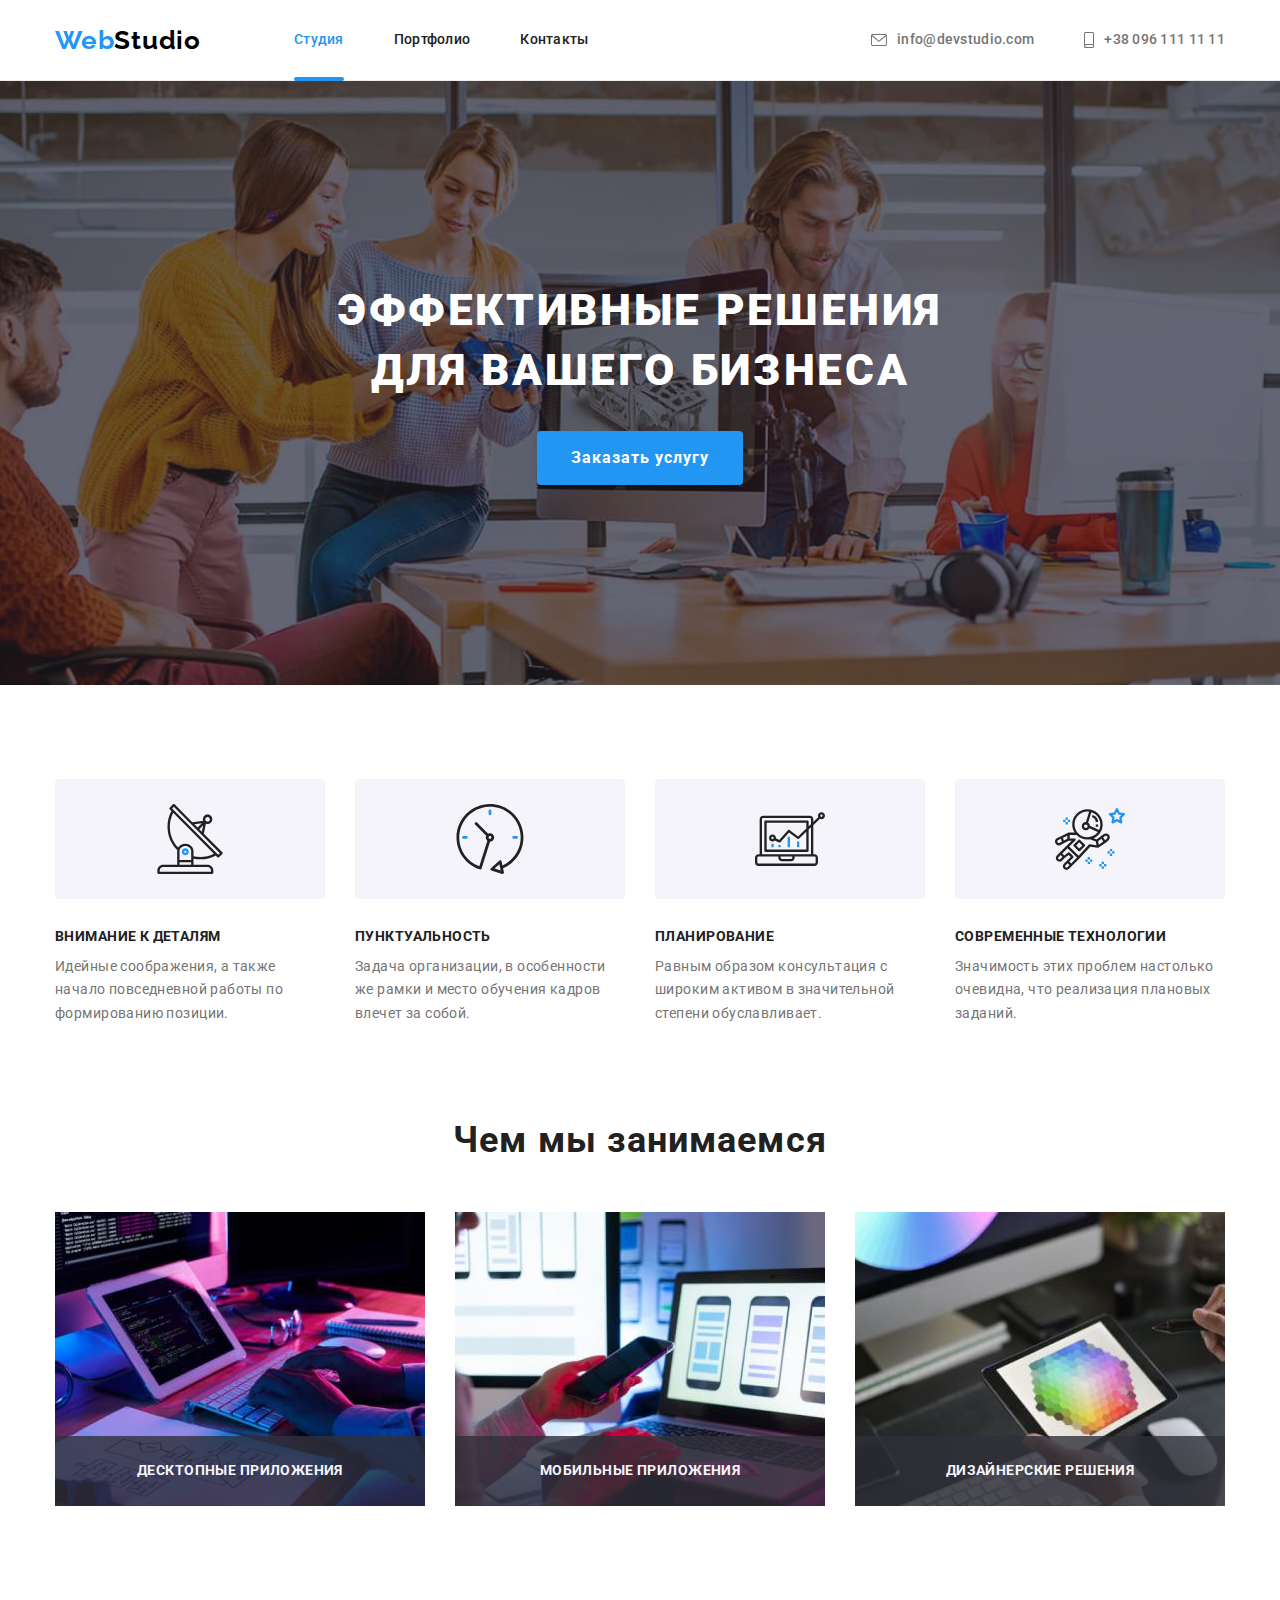
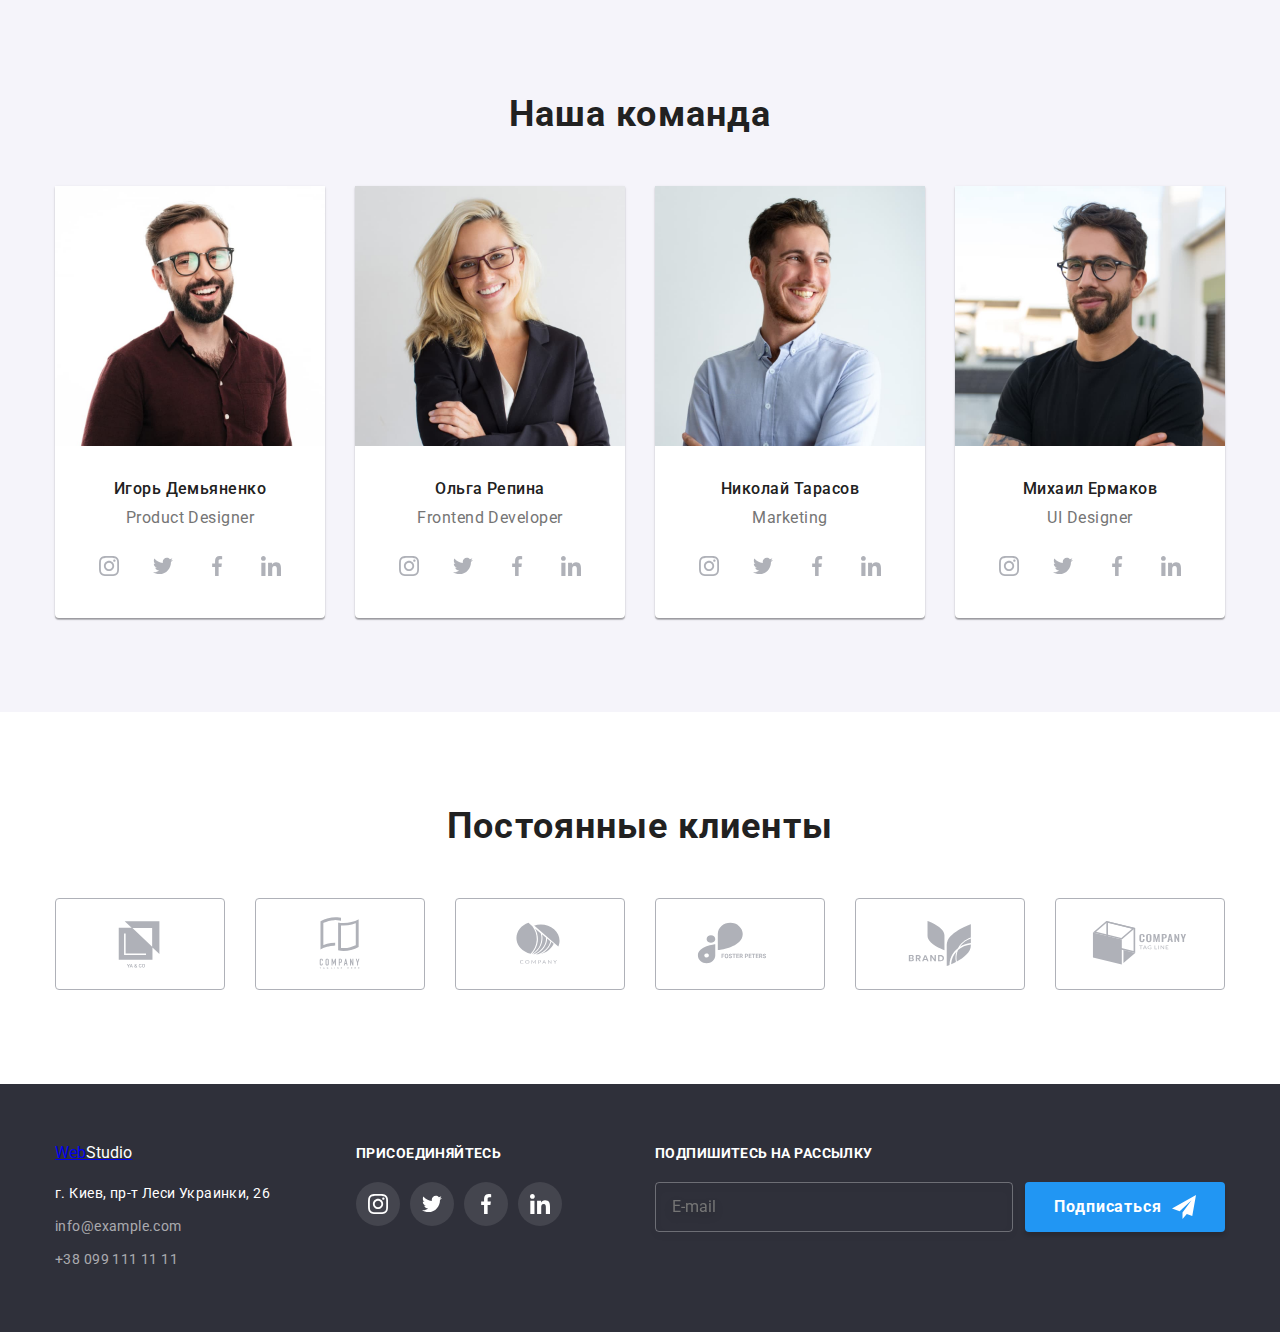
==== index.html @ 27d19275 "Добавлен герой" ====
<!DOCTYPE html>
<html lang="ru">
<head>
    <meta charset="UTF-8">
    <meta http-equiv="X-UA-Compatible" content="IE=edge">
    <meta name="viewport" content="width=device-width, initial-scale=1.0">
    <title>WebStudio</title>
    <link rel="preconnect" href="https://fonts.googleapis.com">
    <link rel="preconnect" href="https://fonts.gstatic.com" crossorigin>
       <link href="https://fonts.googleapis.com/css2?family=Raleway:wght@700&family=Roboto:wght@400;500;700;900&display=swap"
        rel="stylesheet">
        <link rel="stylesheet" href="./css/modern-normalize.css">
    <link rel="stylesheet" href="./css/styles.css">
</head>
<body>
    <header class="header">
            <div class="container header__container">
            <nav class="navigation">
            <a href="./index.html" class="navigation__logo">Web<span class="navigation__logo--black">Studio</span></a>
            <ul class="navigation__list ">
                <li class="navigation__item ">
                    <a href="./index.html" class="navigation__link  navigation__link--current" aria-label="Текущая страница">Студия</a>
                </li>
                <li class="navigation__item">
                    <a href="./portfolio.html" class="navigation__link">Портфолио</a>
                </li>
                <li class="navigation__item">
                    <a href="" class="navigation__link">Контакты</a>
                </li>
            </ul>
        </nav>
        <!-- Контакты -->
        <ul class="contacts">
            <li class="contacts__item">
                <a href="mailto:info@devstudio.com" class="contacts__link">
                    <svg class="contacts__img" width="16" height="12">
                        <use href="./images/icons.svg#icon-envelope"></use>
                    </svg>
                 info@devstudio.com
                </a>
            </li>
            <li class="contacts__item">
                <a href="tel:+380961111111" class="contacts__link">    
                    <svg class="contacts__img" width="10" height="16">
                        <use href="./images/icons.svg#icon-smartphone"></use>
                    </svg>
                    +38 096 111 11 11
                </a>
            </li>
        </ul>
        </div>
   </header>
   <main class="main">
       <!-- Герой -->
       <section class="hero background">
           <div class="container">
           <h1 class="hero__title">Эффективные решения <br> для вашего бизнеса</h1>
           <button data-modal-open type="button" class=" hero__button">Заказать услугу</button>
           </div>
       </section>
    <!-- Бекдроп+модалка -->
    <div data-modal class="backdrop backdrop--is-hidden">
        <div class="modal">
            <button type="button" class="modal__close" data-modal-close>
                <svg class="modal__icon" width="11" height="11">
                    <use href="./images/icons.svg#icon-close"></use>
                </svg>
            </button>
            <p class="modal__headline">Оставьте свои данные, мы вам перезвоним</p>
            <!-- Форма в модалке -->
            <form class="form-feedback">
                <label class="form-input">
                    Имя
                    <input type="text" name="user-name" class="form-input__message" >
                    <svg class="form-input__icon" height="18" width="18" >
                        <use href="./images/icons.svg#icon-person-new"></use>
                    </svg>
                </label>
                <label class="form-input">
                   Телефон
                    <input type="text" name="user-name" class="form-input__message" >
                    <svg class="form-input__icon" height="18" width="18">
                        <use href="./images/icons.svg#icon-phone-new"></use>
                    </svg>
                </label>
                <label class="form-input">
                    Почта
                    <input type="text" name="user-name" class="form-input__message">
                    <svg class="form-input__icon" height="18" width="18">
                        <use href="./images/icons.svg#icon-email-new"></use>
                    </svg>
                </label>
                <div class="comment">
                    <label class="comment__label" for="user-msg">
                        Комментарий
                    </label>
                    <textarea name="user-msg" class="comment__msg" id="user-msg" placeholder="Введите текст"></textarea>
                    
                </div>
                
                <input type="checkbox" class="policy" id="policy-check">
                <label class="policy__box" for="policy-check">
                    Соглашаюсь с рассылкой и принимаю &nbsp;<a href="#">Условия договора</a>
                </label>
                
                <button type="submit" class="form-submit-btn">Отправить</button>
                </form>
                   </div>
        </div>
       
       <section class="section properties">
           <div class="container">
           <h2 class="properties-headline hidden">Особенности</h2>
           <ul class="properties-list">
               <li class="properties-item"> 
                   <div class="icon-container">
                       <svg class="properties-icon" height="70" width="70">
                           <use href="./images/icons.svg#icon-antenna"></use>
                       </svg>
                   </div>
                   <h3 class="properties-title">Внимание к деталям</h3>
                   <p class="properties-text">Идейные соображения, а также начало повседневной работы по формированию позиции.</p>
               </li>
               <li class="properties-item">
                    <div class="icon-container">
                        <svg class="properties-icon" height="70" width="70">
                            <use href="./images/icons.svg#icon-clock"></use>
                        </svg>
                    </div>
                   <h3 class="properties-title">Пунктуальность</h3>
                   <p class="properties-text">Задача организации, в особенности же рамки и место обучения кадров влечет за собой.</p>
               </li>
               <li class="properties-item">
                <div class="icon-container">
                    <svg class="properties-icon" height="70" width="70">
                        <use href="./images/icons.svg#icon-diagram"></use>
                    </svg>
                </div>
                   <h3 class="properties-title">Планирование</h3>
                   <p class="properties-text">Равным образом консультация с широким активом в значительной степени обуславливает.</p>
               </li>
               <li class="properties-item">
                <div class="icon-container">
                    <svg class="properties-icon" height="70" width="70">
                        <use href="./images/icons.svg#icon-astronaut"></use>
                    </svg>
                </div>
                   <h3 class="properties-title">Современные технологии</h3>
                   <p class="properties-text">Значимость этих проблем настолько очевидна, что реализация плановых заданий.</p>
               </li>
           </ul>     
        </div>
       </section>
       <!-- Чем мы занимаемся -->
       <section class="section doing">
           <div class="container">
           <h2 class="works-headline"> Чем мы занимаемся</h2>
           <ul class="works-list">
               <li class="works-item">
                <img class="img-doing" src="./images/doing1.jpg" alt="Разработка" width="370" height="294">
                <p class="works-description"> Десктопные приложения</p>                           
            </li>
               <li class="works-item"> 
                   <img class="img-doing" src="./images/doing2.jpg" alt="Мобильные приложения" width="370" height="294">
                <p class="works-description"> Мобильные приложения</p>
                </li>
               <li class="works-item">
                    <img class="img-doing" src="./images/doing3.jpg" alt="Дизайн" width="370" height="294">
                    <p class="works-description"> Дизайнерские решения</p>
                                 
                </li>
           </ul>
        </div>
       </section>
       <!-- Наша команда -->
             <section class="section team">
                <div class="container">
           <h2 class="team-headline">Наша команда</h2>
           <ul class="team-list">
               <li class="team-item">
                   <img src="./images/designer.jpg" alt="Фото Дизайнера Игоря Демьяненко" width="270" height="260" class="team-item-link">
                   <div class="team-item-container">
                   <h3 class="team-item-title">Игорь Демьяненко</h3>
                   <p class="team-item-text">Product Designer</p>
                   <ul class="social-network">
                       <li class="social-item">
                           <a href="" class="social-link">
                            <svg class="social-icon" height="20" width="20">
                                <use href="./images/icons.svg#icon-instagram"></use>
                            </svg>
                           </a>
                       </li>
                    <li class="social-item">
                        <a href="" class="social-link">
                            <svg class="social-icon" height="20" width="20">
                                <use href="./images/icons.svg#icon-twitter"></use>
                            </svg>
                        </a>
                    </li>
                <li class="social-item">
                    <a href="" class="social-link">
                        <svg class="social-icon" height="20" width="20">
                            <use href="./images/icons.svg#icon-facebook"></use>
                        </svg>
                    </a>
                </li>
                <li class="social-item">
                    <a href="" class="social-link">
                        <svg class="social-icon" height="20" width="20">
                            <use href="./images/icons.svg#icon-linkedin"></use>
                        </svg>
                    </a>
                </li>
                  </ul>
                </div>
               </li>
               <li class="team-item"> 
                   <img src="./images/front.jpg" alt="Фото Фронт Енд Девелопера Ольги Репиной" width="270" height="260" class="team-item-link">
                    <div class="team-item-container">   
                   <h3 class="team-item-title">Ольга Репина</h3>
                   <p class="team-item-text">Frontend Developer</p>
                <ul class="social-network">
                    <li class="social-item">
                        <a href="" class="social-link">
                            <svg class="social-icon" height="20" width="20">
                                <use href="./images/icons.svg#icon-instagram"></use>
                            </svg>
                        </a>
                    </li>
                    <li class="social-item">
                        <a href="" class="social-link">
                            <svg class="social-icon" height="20" width="20">
                                <use href="./images/icons.svg#icon-twitter"></use>
                            </svg>
                        </a>
                    </li>
                    <li class="social-item">
                        <a href="" class="social-link">
                            <svg class="social-icon" height="20" width="20">
                                <use href="./images/icons.svg#icon-facebook"></use>
                            </svg>
                        </a>
                    </li>
                    <li class="social-item">
                        <a href="" class="social-link">
                            <svg class="social-icon" height="20" width="20">
                                <use href="./images/icons.svg#icon-linkedin"></use>
                            </svg>
                        </a>
                    </li>
                </ul>
                </div>
               </li>
               <li class="team-item">
                   <img src="./images/marketing.jpg" alt="Фото Маркетолога Николая Тарасова" width="270" height="260" class="team-item-link">
                    <div class="team-item-container">   
                   <h3 class="team-item-title">Николай Тарасов</h3>
                   <p class="team-item-text">Marketing</p>
                <ul class="social-network">
                    <li class="social-item">
                        <a href="" class="social-link">
                            <svg class="social-icon" height="20" width="20">
                                <use href="./images/icons.svg#icon-instagram"></use>
                            </svg>
                        </a>
                    </li>
                    <li class="social-item">
                        <a href="" class="social-link">
                            <svg class="social-icon" height="20" width="20">
                                <use href="./images/icons.svg#icon-twitter"></use>
                            </svg>
                        </a>
                    </li>
                    <li class="social-item">
                        <a href="" class="social-link">
                            <svg class="social-icon" height="20" width="20">
                                <use href="./images/icons.svg#icon-facebook"></use>
                            </svg>
                        </a>
                    </li>
                    <li class="social-item">
                        <a href="" class="social-link">
                            <svg class="social-icon" height="20" width="20">
                                <use href="./images/icons.svg#icon-linkedin"></use>
                            </svg>
                        </a>
                    </li>
                </ul>
                </div>
               </li>
               <li class="team-item">
                   <img src="./images/ui.jpg" alt="Фото ЮАЙ Дизайнера Михаила Ермакова" width="270" height="260" class="team-item-link">
                    <div class="team-item-container">   
                   <h3 class="team-item-title">Михаил Ермаков</h3>
                   <p class="team-item-text">UI Designer</p>
                <ul class="social-network">
                    <li class="social-item">
                        <a href="" class="social-link">
                            <svg class="social-icon" height="20" width="20">
                                <use href="./images/icons.svg#icon-instagram"></use>
                            </svg>
                        </a>
                    </li>
                    <li class="social-item">
                        <a href="" class="social-link">
                            <svg class="social-icon" height="20" width="20">
                                <use href="./images/icons.svg#icon-twitter"></use>
                            </svg>
                        </a>
                    </li>
                    <li class="social-item">
                        <a href="" class="social-link">
                            <svg class="social-icon" height="20" width="20">
                                <use href="./images/icons.svg#icon-facebook"></use>
                            </svg>
                        </a>
                    </li>
                    <li class="social-item">
                        <a href="" class="social-link">
                            <svg class="social-icon" height="20" width="20">
                                <use href="./images/icons.svg#icon-linkedin"></use>
                            </svg>
                        </a>
                    </li>
                </ul>
                </div>
               </li>
           </ul>
            </div>
       </section>
       <!-- Клиенты -->
       <section class="section clients">
           <div class="container">
            <h2 class="clients-headline">Постоянные клиенты</h2>
            <ul class="clients-list">
                <li class="clients-item">
                    <a class="clients-link" href="">
                        <svg class="clients-logo" height="60" width="106">
                            <use href="images/icons.svg#icon-logo1"></use>
                        </svg>
                    </a>
                </li>
                <li class="clients-item">
                    <a class="clients-link" href="">
                        <svg class="clients-logo" height="60" width="106">
                            <use href="images/icons.svg#icon-logo2"></use>
                        </svg>
                    </a>
                </li>
                <li class="clients-item">
                    <a class="clients-link" href="">
                        <svg class="clients-logo" height="60" width="106">
                            <use href="images/icons.svg#icon-logo3"></use>
                        </svg>
                    </a>
                </li>
                <li class="clients-item">
                    <a class="clients-link" href="">
                        <svg class="clients-logo" height="60" width="106">
                            <use href="images/icons.svg#icon-logo4"></use>
                        </svg>
                    </a>
                </li>
                <li class="clients-item">
                    <a class="clients-link" href="">
                        <svg class="clients-logo" height="60" width="106">
                            <use href="images/icons.svg#icon-logo5"></use>
                        </svg>
                    </a>
                </li>
                <li class="clients-item">
                    <a class="clients-link" href="">
                        <svg class="clients-logo" height="60" width="106">
                            <use href="images/icons.svg#icon-logo6"></use>
                        </svg>
                    </a>
                </li>
                </ul>
           </div>
       </section>
 
   </main>
   <footer class="footer">
       <div class="container footer-container">
           <div class="footer-content" >
       <a href="./index.html" class="logo">Web<span class="logo-studio-footer">Studio</span></a>
       <address class="adress-footer ">
           <ul class="adress-list">
               <li class="adress-item">
                <span class="adress-street">г. Киев, пр-т Леси Украинки, 26</span> 
               </li>
               <li class="adress-item">
                   <a href="mailto:info@example.com" class="mail link">info@example.com</a>
               </li>
               <li class="adress-item">
                   <a href="tel:+380991111111" class="tel link">+38 099 111 11 11</a>
               </li>
           </ul>
       </address>
    
</div>
    <div class="footer-icon">
        <h3 class="footer-title">ПРИСОЕДИНЯЙТЕСЬ</h3>
        <ul class="footer-socials">
            <li class="footer-socials-item">
                <a class="footer-socials-link" href="">
                    <svg class="social-icon" height="20" width="20">
                        <use href="./images/icons.svg#icon-instagram"></use>
                    </svg>
                </a>
            </li>
            <li class="footer-socials-item">
                <a class="footer-socials-link" href="">
                    <svg class="social-icon" height="20" width="20">
                        <use href="./images/icons.svg#icon-twitter"></use>
                    </svg>
                </a>
            </li>
            <li class="footer-socials-item">
                <a class="footer-socials-link" href="">
                    <svg class="social-icon" height="20" width="20">
                        <use href="./images/icons.svg#icon-facebook"></use>
                    </svg>
                </a>
            </li>
            <li class="footer-socials-item">
                <a class="footer-socials-link" href="">
                    <svg class="social-icon" height="20" width="20">
                        <use href="./images/icons.svg#icon-linkedin"></use>
                    </svg>
                </a>
            </li>
        </ul>
    </div>
    <div class="footer-signup">
        <h3 class="signup-title">Подпишитесь на рассылку</h3>
        <form class="signup" name="signup">
            <label>
            <input class="signup-input" type="email" name="signup-mail" id="signup-mail" placeholder="E-mail">
            </label>
            <button class="button-signup" type="submit">
                Подписаться
                <svg class="submit-img" width="24" height="24">
                    <use href="./images/icons.svg#icon-send"></use>
                </svg>
            </button>
            </form>
    </div>
       </div>
   </footer>   
<script src="./js/modal.js"></script>

</body>
</html>
---- css/styles.css ----
/* 
Основной цвет текста - #757575
Вторичный цвет текста - #212121
Основной цвет фона -    #FFFFFF
Вторичный цвет фона - #2F303A
Цвет акцента - #2196F3 */

:root {
  --primary-text-color: #757575;
  --secondary-text-color: #212121;
  --primary-bg-color: #fff;
  --secondary-bg-color: #2f303a;
  --accent-color: #2196f3;
  --backround-color: #f5f4fa;
  --social-color: #afb1b8;
  --time-function: cubic-bezier(0.4, 0, 0.2, 1);
}
/* Основные параметры body */
body {
  background-color: var(--primary-bg-color);
  color: var(--primary-text-color);
  font-family: Roboto, sans-serif;
}

h1,
h2,
h3,
h4,
h5,
h6,
p,
ul {
  margin: 0;
  padding: 0;
}

ul {
  list-style: none;
}
.section {
  padding-top: 94px;
  padding-bottom: 94px;
  margin-right: auto;
  margin-left: auto;
}
.header {
  border-bottom: 1px solid #ececec;
}
.header__container {
  display: flex;
  align-items: center;
}

.navigation {
  display: flex;
  align-items: center;
}

/* Лого Хедер и первая часть для Футера */
.navigation__logo {
  font-family: Raleway, sans-serif;
  color: var(--accent-color);
  text-decoration: none;
  font-weight: 700;
  font-size: 26px;
  line-height: 1.19;
  letter-spacing: 0.03em;
  display: inline-block;
}

.navigation__logo--black {
  color: #000;
}

.link {
  text-decoration: none;
}

/* Хедер */

.navigation__link {
  font-weight: 500;
  font-size: 14px;
  line-height: 1.14;
  letter-spacing: 0.02em;
  color: var(--secondary-text-color);
  text-decoration: none;
  display: block;
  padding: 32px 0px;
  position: relative;
  transition: color 250ms var(--time-function);
}

.navigation__item:not(:last-child),
.contacts__item:not(:last-child) {
  margin-right: 50px;
}

.contacts {
  margin-left: auto;
  list-style: none;
  display: flex;
}

.navigation__link--current::after {
  content: '';
  position: absolute;
  display: block;
  width: 100%;
  height: 4px;
  bottom: -1px;
  background-color: var(--accent-color);
  border-radius: 2px;
}

.navigation__link:hover,
.navigation__link:focus {
  color: var(--accent-color);
}

.navigation__link--current {
  color: var(--accent-color);
}

.contacts__link {
  display: inline-flex;
  font-weight: 500;
  font-size: 14px;
  line-height: 1.14;
  letter-spacing: 0.02em;
  color: var(--primary-text-color);
  text-decoration: none;
  padding: 32px 0px;
  align-items: center;
  transition: color 250ms var(--time-function);
}

.contacts__img {
  fill: currentColor;
  margin-right: 10px;
}

.contacts__link:hover,
.contacts__link:focus {
  color: var(--accent-color);
}

.navigation__list {
  list-style: none;
  display: flex;
  margin-left: 93px;
}

/* Оформление героя */
.hero {
  background-color: var(--secondary-bg-color);
  text-align: center;
  padding-top: 200px;
  padding-bottom: 200px;
}

.background {
  max-width: 1600px;
  margin-left: auto;
  margin-right: auto;
  background-image: linear-gradient(to right, rgba(47, 48, 58, 0.4), rgba(47, 48, 58, 0.4)),
    url('../images/backround.jpg');
  background-size: cover;
  background-position: 50% 50%;
  background-repeat: no-repeat;
}

.hero__title {
  color: var(--primary-bg-color);
  font-weight: 900;
  font-size: 44px;
  line-height: 1.36;
  text-align: center;
  letter-spacing: 0.06em;
  text-transform: uppercase;
  margin-bottom: 30px;
}

/*Кнопка герой */
.hero__button {
  font-family: inherit;
  cursor: pointer;
  font-weight: 700;
  font-size: 16px;
  line-height: 1.87;
  color: var(--primary-bg-color);
  align-items: center;
  text-align: center;
  letter-spacing: 0.06em;
  background-color: var(--accent-color);
  box-shadow: 0px 4px 4px rgba(0, 0, 0, 0.15);
  border-radius: 4px;
  min-width: 200px;
  display: inline-block;
  border-color: transparent;
  padding: 10px 32px;
}

/* Особенности */
.properties-headline {
  font-weight: 700;
  font-size: 36px;
  line-height: 1.16;
  letter-spacing: 0.03em;
  color: var(--secondary-text-color);
}

.icon-container {
  display: inline-flex;
  background-color: var(--backround-color);
  justify-content: center;
  align-items: center;
  width: 270px;
  height: 120px;
  border-radius: 4px;
  margin-bottom: 30px;
}

.properties-list {
  list-style: none;
  display: flex;
}

.properties-item:not(:last-child) {
  margin-right: 30px;
}

.properties-title {
  font-weight: 700;
  font-size: 14px;
  line-height: 1.14;
  letter-spacing: 0.03em;
  text-transform: uppercase;
  color: var(--secondary-text-color);
  margin-bottom: 10px;
  width: 270px;
}

.container {
  width: 1200px;
  margin-left: auto;
  margin-right: auto;
  padding: 0px 15px;
}

.properties-text {
  font-size: 14px;
  line-height: 1.71;
  letter-spacing: 0.03em;
  width: 270px;
}

.hidden {
  position: absolute;
  clip: rect(0 0 0 0);
  width: 1px;
  height: 1px;
  margin: -1px;
}
/* Чем мы занимаемся */
.works-headline {
  font-weight: 700;
  font-size: 36px;
  line-height: 1.16;
  text-align: center;
  letter-spacing: 0.03em;
  color: var(--secondary-text-color);
  margin-bottom: 50px;
}
.section.doing {
  padding-top: 0px;
  margin-left: 0px;
  margin-right: 0px;
}
.works-list {
  list-style: none;
  display: flex;
}
.works-item:not(:last-child) {
  margin-right: 30px;
}
.img-doing {
  display: block;
  max-width: 100%;
  height: auto;
}

.works-item {
  position: relative;
  display: flex;
  align-items: center;
  justify-content: center;
}

.works-description {
  display: flex;
  position: absolute;
  bottom: 0;
  height: 70px;
  width: 100%;
  font-weight: 700;
  margin: 0;
  font-size: 14px;
  line-height: 1.14;
  align-items: center;
  justify-content: center;
  letter-spacing: 0.03em;
  text-transform: uppercase;
  background-color: rgba(47, 48, 58, 0.8);
  color: var(--backround-color);
}

/* Команда */
.section.team {
  background-color: var(--backround-color);
}

.team-headline {
  font-weight: 700;
  font-size: 36px;
  line-height: 1.16;
  text-align: center;
  letter-spacing: 0.03em;
  color: var(--secondary-text-color);
  margin-bottom: 50px;
}
.team-list {
  list-style: none;
  display: flex;
}

.team-item-title {
  font-weight: 500;
  font-size: 16px;
  line-height: 1.18;
  letter-spacing: 0.03em;
  color: var(--secondary-text-color);
  text-align: center;
}
.team-item-text {
  font-size: 16px;
  line-height: 1.18;
  letter-spacing: 0.03em;
  text-align: center;
  margin-top: 10px;
  margin-bottom: 16px;
}
.team-item-container {
  padding-top: 30px;
  padding-bottom: 30px;
}

.team-item {
  background-color: var(--primary-bg-color);
  box-shadow: 0px 1px 3px rgba(0, 0, 0, 0.12), 0px 1px 1px rgba(0, 0, 0, 0.14),
    0px 2px 1px rgba(0, 0, 0, 0.2);
  border-radius: 0px 0px 4px 4px;
  width: 270px;
}

.social-network .social-link {
  display: flex;
  color: var(--social-color);
  width: 44px;
  height: 44px;
  border-radius: 50%;
  align-items: center;
  justify-content: center;
  transition: color 250ms var(--time-function), background-color 250ms var(--time-function);
}

.social-network {
  display: flex;
  justify-content: center;
}

.social-item:not(:last-child) {
  margin-right: 10px;
}

.social-network .social-link:not(:last-child) {
  margin-right: 10px;
}

.social-network .social-icon {
  fill: currentColor;
}

.social-network .social-link:hover,
.social-network .social-link:focus {
  color: var(--primary-bg-color);
  background-color: var(--accent-color);
}

.team-item:not(:last-child) {
  margin-right: 30px;
}

.social-icon {
  fill: currentColor;
}

/* Клиенты */
.clients-headline {
  font-weight: 700;
  font-size: 36px;
  line-height: 1.16;
  text-align: center;
  letter-spacing: 0.03em;
  color: var(--secondary-text-color);
  margin-bottom: 50px;
}

.clients-list {
  display: flex;
  align-items: center;
  justify-content: center;
}

.clients-link {
  color: var(--social-color);
  display: flex;
  height: 92px;
  width: 170px;
  border: 1px solid var(--social-color);
  border-radius: 4px;
  align-items: center;
  justify-content: center;
  fill: currentColor;
  transition: fill 250ms var(--time-function), border-color 250ms var(--time-function);
}

.clients-link:hover,
.clients-link:focus {
  fill: var(--accent-color);
  border-color: var(--accent-color);
}

.clients-item {
  width: 170px;
  height: 92px;
}

.clients-item:not(:last-child) {
  margin-right: 30px;
}
/* Футер */

.footer {
  background-color: var(--secondary-bg-color);
  padding: 60px 0px;
}
.footer-container {
  display: flex;
  align-items: baseline;
}
.footer-content {
  flex-grow: 1;
  margin-right: 70px;
}

/* Лого футер */
.logo > .logo-studio-footer {
  color: var(--primary-bg-color);
}
/* Адресс Футер */
.adress-footer {
  font-style: normal;
  margin-top: 20px;
}

.adress-street {
  font-size: 14px;
  line-height: 1.71;
  letter-spacing: 0.03em;
  color: var(--primary-bg-color);
}
.adress-list {
  list-style: none;
}
.mail,
.tel {
  font-size: 14px;
  line-height: 1.71;
  letter-spacing: 0.03em;
  color: rgba(255, 255, 255, 0.6);
  transition: color 250ms var(--time-function);
}
.mail:hover,
.mail:focus,
.tel:hover,
.tel:focus {
  color: var(--accent-color);
}
/* .adress-street {
  
  color: var(--primary-bg-color);
} */

.adress-item:not(:last-child) {
  margin-bottom: 9px;
}
.footer-socials {
  display: flex;
}
.footer-socials-item:not(:last-child) {
  margin-right: 10px;
}

.footer-title {
  color: var(--primary-bg-color);
  font-weight: 700;
  font-size: 14px;
  line-height: 1.14;
  letter-spacing: 0.03em;
  text-transform: uppercase;
  margin-bottom: 20px;
}

.footer-socials-link {
  display: flex;
  color: var(--primary-bg-color);
  background-color: rgba(255, 255, 255, 0.1);
  width: 44px;
  height: 44px;
  border-radius: 50%;
  fill: currentColor;
  align-items: center;
  justify-content: center;
  transition: background-color 250ms var(--time-function);
}

.footer-socials-link:hover,
.footer-socials-link:focus {
  background-color: var(--accent-color);
}
.footer-signup {
  margin-left: 93px;
}
.signup-title {
  font-weight: 700;
  font-size: 14px;
  line-height: 1.14;
  letter-spacing: 0.03em;
  text-transform: uppercase;
  color: var(--primary-bg-color);
  margin-bottom: 20px;
}

.signup {
  display: inline-flex;
}

.signup-input {
  display: flex;
  width: 358px;
  padding: 15px 16px;
  border: 1px solid rgba(255, 255, 255, 0.3);
  box-sizing: border-box;
  filter: drop-shadow(0px 4px 4px rgba(0, 0, 0, 0.15));
  border-radius: 4px;
  background-color: inherit;
  color: var(--primary-bg-color);
  outline: none;
}

.button-signup {
  display: flex;
  justify-content: center;
  align-items: center;
  height: 50px;
  width: 200px;
  font-weight: 700;
  font-size: 16px;
  line-height: 1.87;
  letter-spacing: 0.06em;
  color: var(--primary-bg-color);
  fill: currentColor;
  background-color: var(--accent-color);
  box-shadow: 0px 4px 4px rgba(0, 0, 0, 0.15);
  border-radius: 4px;
  border: transparent;
  margin-left: 12px;
  cursor: pointer;
  transition: background-color 250ms var(--time-function), color 250ms var(--time-function);
}
.button-signup:hover,
.button-signup:focus {
  background-color: var(--backround-color);
  color: var(--accent-color);
}

.submit-img {
  margin-left: 10px;
}

/* Мейн портфолио */

.hero-tagline {
  color: var(--secondary-text-color);
  font-weight: 900;
  font-size: 44px;
  line-height: 1.36;
  text-align: center;
  letter-spacing: 0.06em;
  text-transform: uppercase;
}

/* Оформление кнопок портфолио */
.filter-list {
  list-style: none;
  display: flex;
  justify-content: center;
  margin-bottom: 0px;
  margin-bottom: 50px;
}
.filter-button.current {
  color: var(--primary-bg-color);
  background-color: var(--accent-color);
  box-shadow: 0px 3px 1px rgba(0, 0, 0, 0.1), 0px 1px 2px rgba(0, 0, 0, 0.08),
    0px 2px 2px rgba(0, 0, 0, 0.12);
}

.filter-button {
  font-weight: 500;
  font-size: 16px;
  line-height: 1.62;
  text-align: center;
  letter-spacing: 0.03em;
  color: var(--secondary-text-color);
  font-family: inherit;
  cursor: pointer;
  padding: 6px 22px;
  border: transparent;
  border-radius: 4px;
  transition: color, background-color, box-shadow;
  transition-duration: 250ms;
  transition-timing-function: var(--time-function);
}

.filter-item:not(:last-child):not(:last-child) {
  margin-right: 8px;
}

.filter-button:hover,
.filter-button:focus {
  color: var(--primary-bg-color);
  background-color: var(--accent-color);
  box-shadow: 0px 3px 1px rgba(0, 0, 0, 0.1), 0px 1px 2px rgba(0, 0, 0, 0.08),
    0px 2px 2px rgba(0, 0, 0, 0.12);
  border-radius: 4px;
}

/* Оформление примеров работ Портфолио */
.examples-text {
  font-weight: 700;
  font-size: 18px;
  line-height: 2;
  letter-spacing: 0.06em;
  color: var(--secondary-text-color);
  margin-bottom: 4px;
}

.examples-link {
  text-decoration: none;
  display: block;
  transition: box-shadow 250ms var(--time-function);
}

.examples-link:hover,
.examples-link:focus {
  box-shadow: 0px 1px 1px rgba(0, 0, 0, 0.12), 0px 4px 4px rgba(0, 0, 0, 0.06),
    1px 4px 6px rgba(0, 0, 0, 0.16);
}

.examples-description {
  font-size: 16px;
  line-height: 1.87;
  letter-spacing: 0.03em;
  color: var(--primary-text-color);
}
.examples-list {
  list-style: none;
  display: flex;
  flex-wrap: wrap;
  margin-left: -30px;
  margin-bottom: -30px;
}

.examples-item {
  margin-left: 30px;
  margin-bottom: 30px;
}

.examples-content {
  padding-left: 24px;
  padding-right: 24px;
  padding-top: 20px;
  padding-bottom: 20px;
}

.examples-content {
  border-left: 1px solid #eeeeee;
  border-right: 1px solid #eeeeee;
  border-bottom: 1px solid #eeeeee;
}
.examples-thumb {
  position: relative;
  overflow: hidden;
}

.examples-thumb .description-img {
  position: absolute;
  bottom: 0;
  left: 0;
  width: 100%;
  height: 100%;
  transform: translateY(101%);
  padding: 63px 24px;
  font-size: 18px;
  line-height: 1.55;
  letter-spacing: 0.03em;
  color: var(--backround-color);
  background: rgba(33, 150, 243, 0.9);
  transition: transform 250ms var(--time-function);
}

.examples-link:hover .description-img,
.examples-link:focus .description-img {
  transform: translateY(0);
}
/* Бекдроп+модалка */
.backdrop {
  position: fixed;
  top: 0;
  left: 0;
  width: 100%;
  height: 100%;
  background-color: rgba(0, 0, 0, 0.2);
  transition: opacity 250ms var(--time-function), visibility 250ms var(--time-function);
  z-index: 10;
  backdrop-filter: blur(1px);
}

.backdrop--is-hidden {
  visibility: hidden;
  opacity: 0;
  pointer-events: none;
}

.modal {
  position: absolute;
  width: 528px;
  height: 581px;
  background-color: var(--primary-bg-color);
  top: 50%;
  left: 50%;
  transition-property: transform;
  transition-duration: 250ms;
  transition-timing-function: var(--time-function);
  transform: translate(-50%, -50%) rotate(360deg);
  padding: 40px;
}

.backdrop--is-hidden .modal {
  transform: translate(-50%, -50%);
}

.modal__close {
  position: absolute;
  display: flex;
  right: 8px;
  top: 8px;
  height: 30px;
  width: 30px;
  padding: 0;
  border-radius: 50%;
  background: var(--primary-bg-color);
  align-items: center;
  justify-content: center;
  border: 1px solid rgba(0, 0, 0, 0.1);
  cursor: pointer;
  transition: transform 250ms var(--time-function), fill 250ms var(--time-function);
}

.modal__close:hover,
.modal__close:focus {
  transform: rotate(-90deg);
  fill: var(--accent-color);
}

.modal__headline {
  font-weight: 700;
  font-size: 20px;
  line-height: 1.15;
  text-align: center;
  letter-spacing: 0.03em;
  color: var(--secondary-text-color);
}

.form-feedback {
  margin-top: 12px;
}

.form-input {
  display: block;
  color: var(--primary-text-color);
  font-size: 12px;
  line-height: 1.16;
  letter-spacing: 0.01em;
  position: relative;
  margin-bottom: 10px;
  cursor: pointer;
}

.form-input__icon {
  display: block;
  width: 18px;
  height: 18px;
  position: absolute;
  top: 50%;
  left: 10px;
  fill: inherit;
  transition: fill 250ms var(--time-function);
}

.form-input__message,
.comment__msg {
  width: 100%;
  height: 40px;
  padding-top: 15px;
  padding-bottom: 15px;
  padding-left: 44px;
  font: inherit;
  margin-top: 4px;
  border: 1px solid rgba(33, 33, 33, 0.2);
  border-radius: 4px;
  transition: border 250ms var(--time-function);
  outline: none;
  cursor: pointer;
}

.form-input__message:focus {
  border: 1px solid var(--accent-color);
  outline: none;
}

.form-input__message:focus + .form-input__icon {
  fill: var(--accent-color);
}

.comment__msg {
  display: block;
  resize: none;
  min-height: 120px;
  padding: 16px 12px;
  font: inherit;
  color: rgba(117, 117, 117, 0.5);
  transition: color 250ms var(--time-function);
}
.form-message:focus {
  border: 1px solid var(--accent-color);
  color: var(--secondary-text-color);
}

.comment {
  margin-bottom: 20px;
}

.comment__label {
  color: var(--primary-text-color);
  font-size: 12px;
  line-height: 1.16;
  letter-spacing: 0.01em;
  cursor: pointer;
}

.policy__box {
  font-size: 14px;
  color: var(--primary-text-color);
  margin-bottom: 30px;
  display: flex;
  align-items: center;
  justify-content: center;
  cursor: pointer;
}
.policy {
  position: absolute;
  width: 1px;
  height: 1px;
  margin: -1px;
  border: 0px;
  padding: 0px;
  clip: rect(0 0 0 0);
  overflow: hidden;
}

.policy:checked + .policy__box::before {
  background-color: var(--accent-color);
  background-image: url(../images/checked.svg);
  background-repeat: no-repeat;
  background-position: center;
  background-size: contain;
  border: 2px solid var(--accent-color);
  outline: none;
}

.policy__box::before {
  display: block;
  content: '';
  width: 16px;
  height: 15px;
  border: 2px solid #212121;
  border-radius: 2px;
  margin-right: 10px;
  outline: none;
}

.policy__box a {
  color: var(--accent-color);
  text-decoration: underline;
}
.form-submit-btn {
  width: 200px;
  height: 50px;
  background-color: var(--accent-color);
  color: var(--primary-bg-color);
  border: none;
  display: block;
  margin: 0 auto;
  border-radius: 4px;
  font-weight: 700;
  cursor: pointer;
  transition: box-shadow 250ms var(--time-function), background 250ms var(--time-function);
}

.form-submit-btn:hover {
  background: #188ce8;
  box-shadow: 0px 4px 4px rgba(0, 0, 0, 0.15);
}
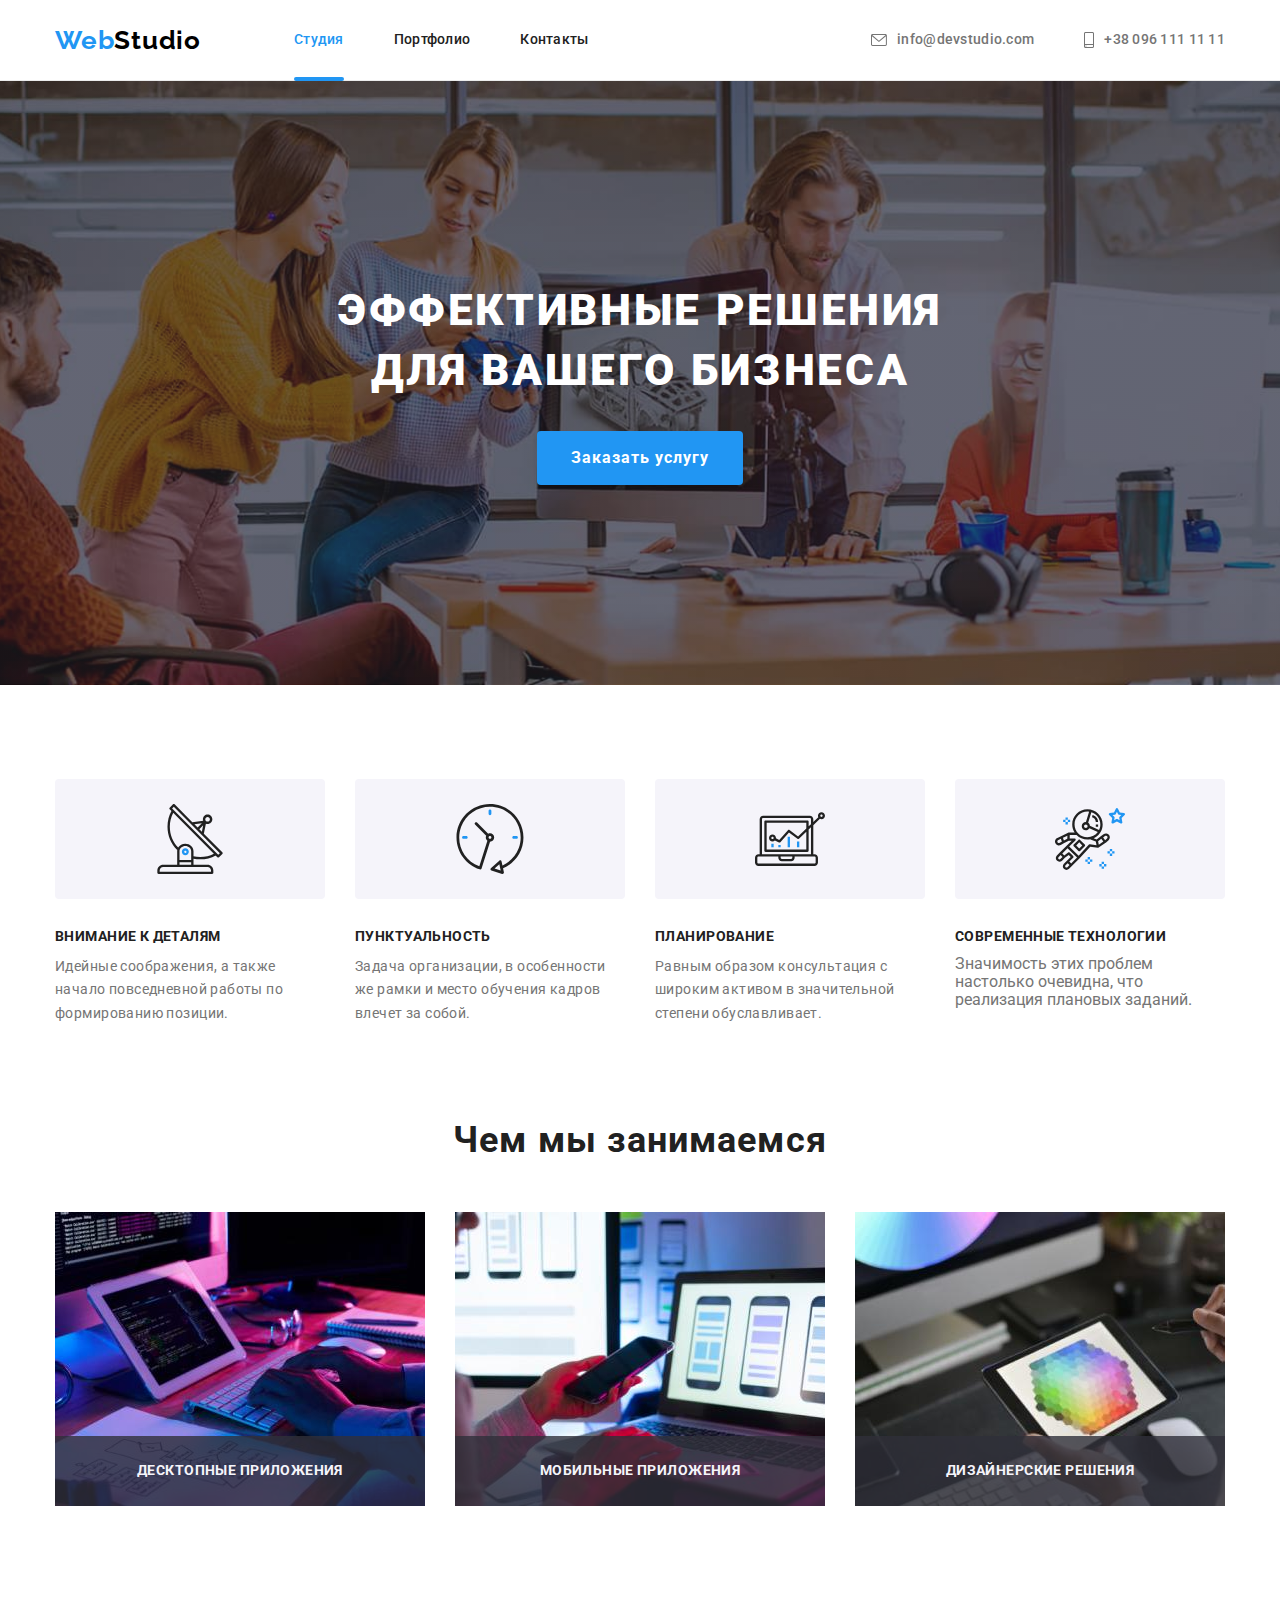
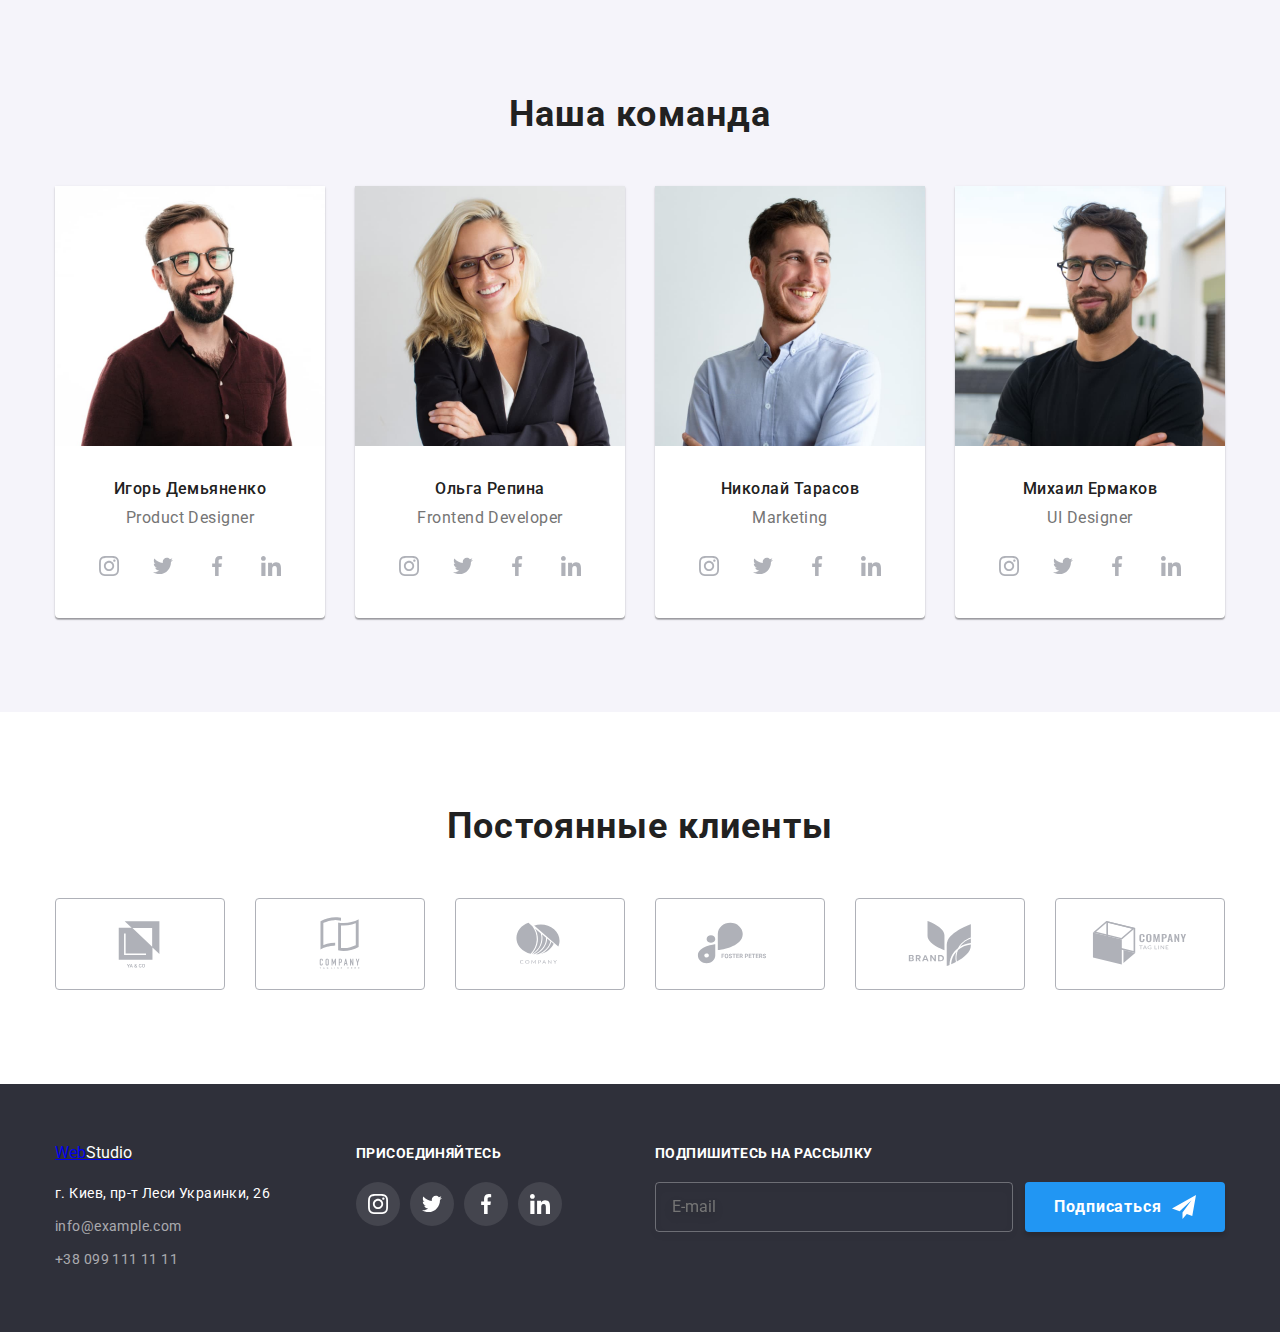
==== commit ac81b0f7: "Добавлены properties" ====
--- a/index.html
+++ b/index.html
@@ -110,43 +110,43 @@
        
        <section class="section properties">
            <div class="container">
-           <h2 class="properties-headline hidden">Особенности</h2>
-           <ul class="properties-list">
-               <li class="properties-item"> 
-                   <div class="icon-container">
-                       <svg class="properties-icon" height="70" width="70">
+           <h2 class="properties__headline properties__headline--hidden">Особенности</h2>
+           <ul class="properties__list">
+               <li class="properties__item"> 
+                   <div class="properties__wrapper">
+                       <svg class="properties__icon" height="70" width="70">
                            <use href="./images/icons.svg#icon-antenna"></use>
                        </svg>
                    </div>
-                   <h3 class="properties-title">Внимание к деталям</h3>
-                   <p class="properties-text">Идейные соображения, а также начало повседневной работы по формированию позиции.</p>
-               </li>
-               <li class="properties-item">
-                    <div class="icon-container">
+                   <h3 class="properties__title">Внимание к деталям</h3>
+                   <p class="properties__text">Идейные соображения, а также начало повседневной работы по формированию позиции.</p>
+               </li>
+               <li class="properties__item">
+                    <div class="properties__wrapper">
                         <svg class="properties-icon" height="70" width="70">
                             <use href="./images/icons.svg#icon-clock"></use>
                         </svg>
                     </div>
-                   <h3 class="properties-title">Пунктуальность</h3>
-                   <p class="properties-text">Задача организации, в особенности же рамки и место обучения кадров влечет за собой.</p>
-               </li>
-               <li class="properties-item">
-                <div class="icon-container">
-                    <svg class="properties-icon" height="70" width="70">
+                   <h3 class="properties__title">Пунктуальность</h3>
+                   <p class="properties__text">Задача организации, в особенности же рамки и место обучения кадров влечет за собой.</p>
+               </li>
+               <li class="properties__item">
+                <div class="properties__wrapper">
+                    <svg class="properties__icon" height="70" width="70">
                         <use href="./images/icons.svg#icon-diagram"></use>
                     </svg>
                 </div>
-                   <h3 class="properties-title">Планирование</h3>
-                   <p class="properties-text">Равным образом консультация с широким активом в значительной степени обуславливает.</p>
-               </li>
-               <li class="properties-item">
-                <div class="icon-container">
-                    <svg class="properties-icon" height="70" width="70">
+                   <h3 class="properties__title">Планирование</h3>
+                   <p class="properties__text">Равным образом консультация с широким активом в значительной степени обуславливает.</p>
+               </li>
+               <li class="properties__item">
+                <div class="properties__wrapper">
+                    <svg class="properties__icon" height="70" width="70">
                         <use href="./images/icons.svg#icon-astronaut"></use>
                     </svg>
                 </div>
-                   <h3 class="properties-title">Современные технологии</h3>
-                   <p class="properties-text">Значимость этих проблем настолько очевидна, что реализация плановых заданий.</p>
+                   <h3 class="properties__title">Современные технологии</h3>
+                   <p class="propertiestext">Значимость этих проблем настолько очевидна, что реализация плановых заданий.</p>
                </li>
            </ul>     
         </div>
--- a/css/styles.css
+++ b/css/styles.css
@@ -202,7 +202,7 @@
 }
 
 /* Особенности */
-.properties-headline {
+.properties__headline {
   font-weight: 700;
   font-size: 36px;
   line-height: 1.16;
@@ -210,7 +210,7 @@
   color: var(--secondary-text-color);
 }
 
-.icon-container {
+.properties__wrapper {
   display: inline-flex;
   background-color: var(--backround-color);
   justify-content: center;
@@ -221,16 +221,16 @@
   margin-bottom: 30px;
 }
 
-.properties-list {
+.properties__list {
   list-style: none;
   display: flex;
 }
 
-.properties-item:not(:last-child) {
+.properties__item:not(:last-child) {
   margin-right: 30px;
 }
 
-.properties-title {
+.properties__title {
   font-weight: 700;
   font-size: 14px;
   line-height: 1.14;
@@ -248,14 +248,14 @@
   padding: 0px 15px;
 }
 
-.properties-text {
+.properties__text {
   font-size: 14px;
   line-height: 1.71;
   letter-spacing: 0.03em;
   width: 270px;
 }
 
-.hidden {
+.properties__headline--hidden {
   position: absolute;
   clip: rect(0 0 0 0);
   width: 1px;
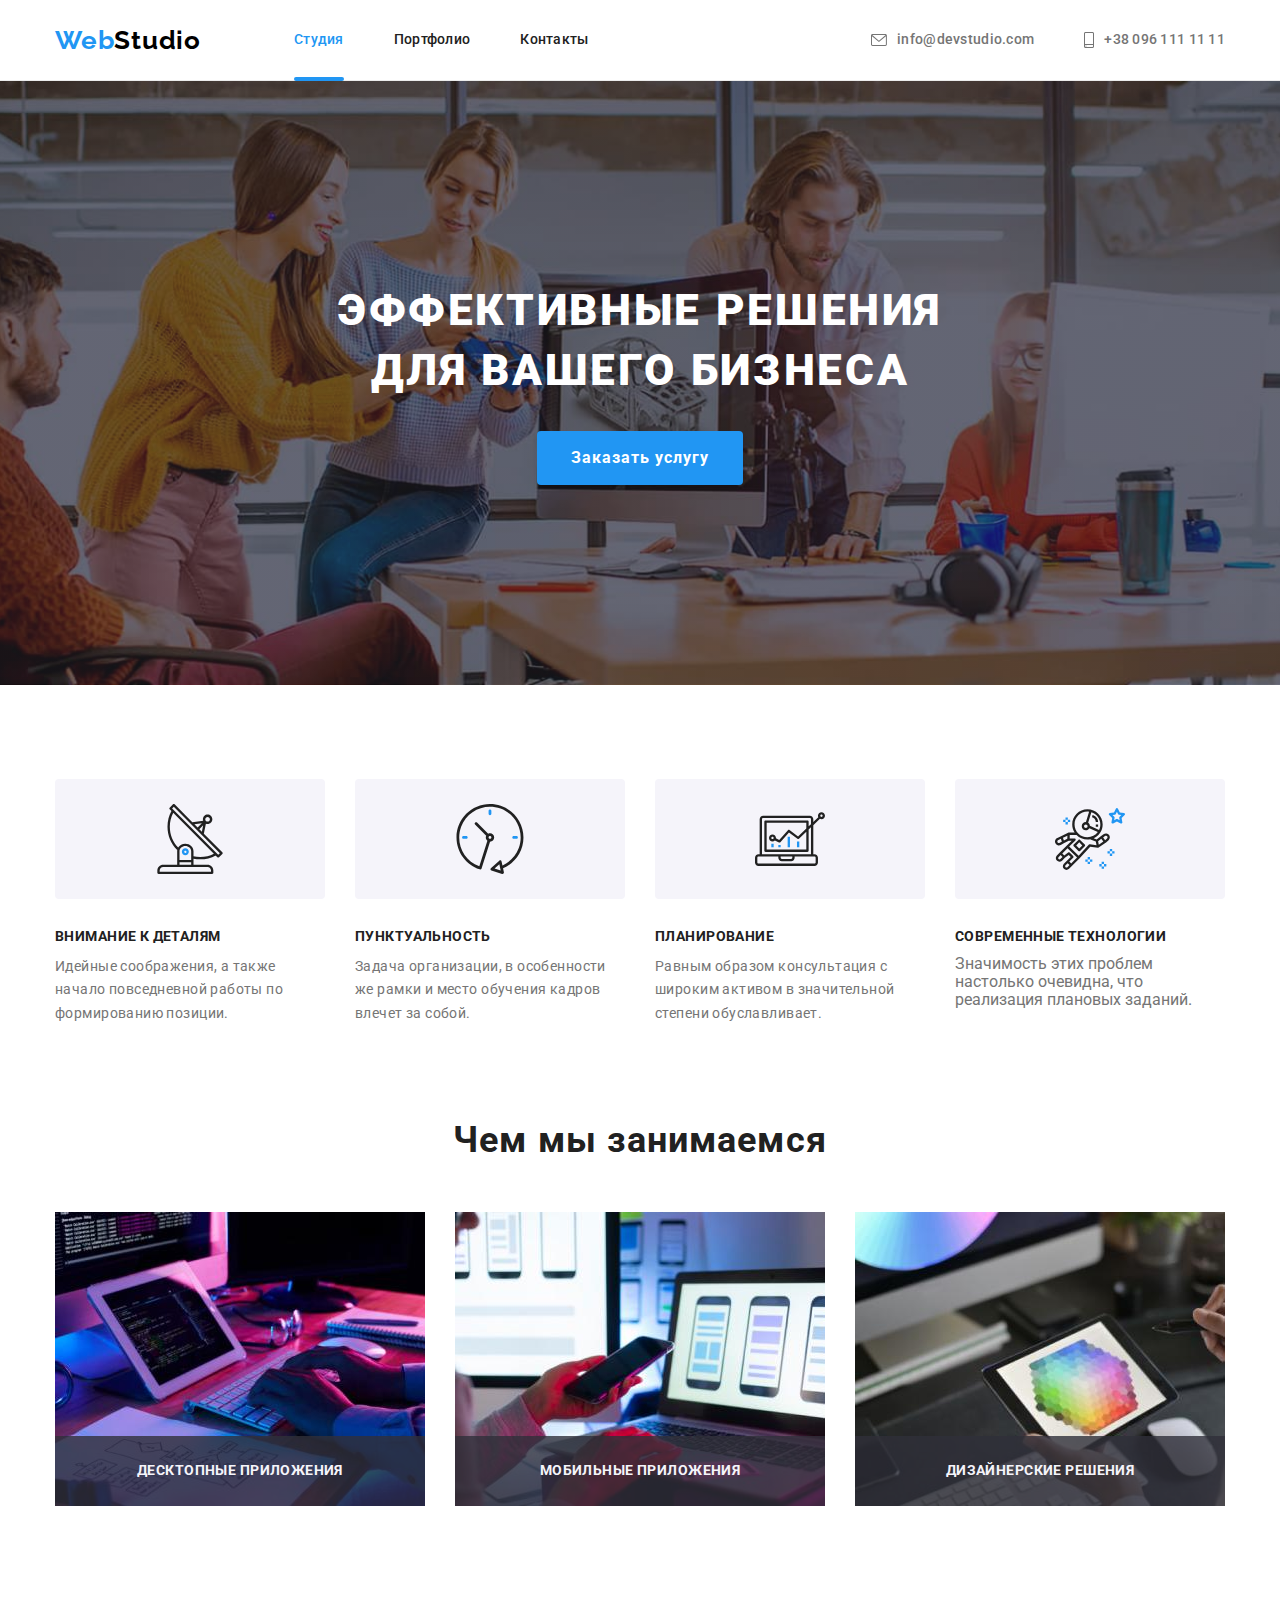
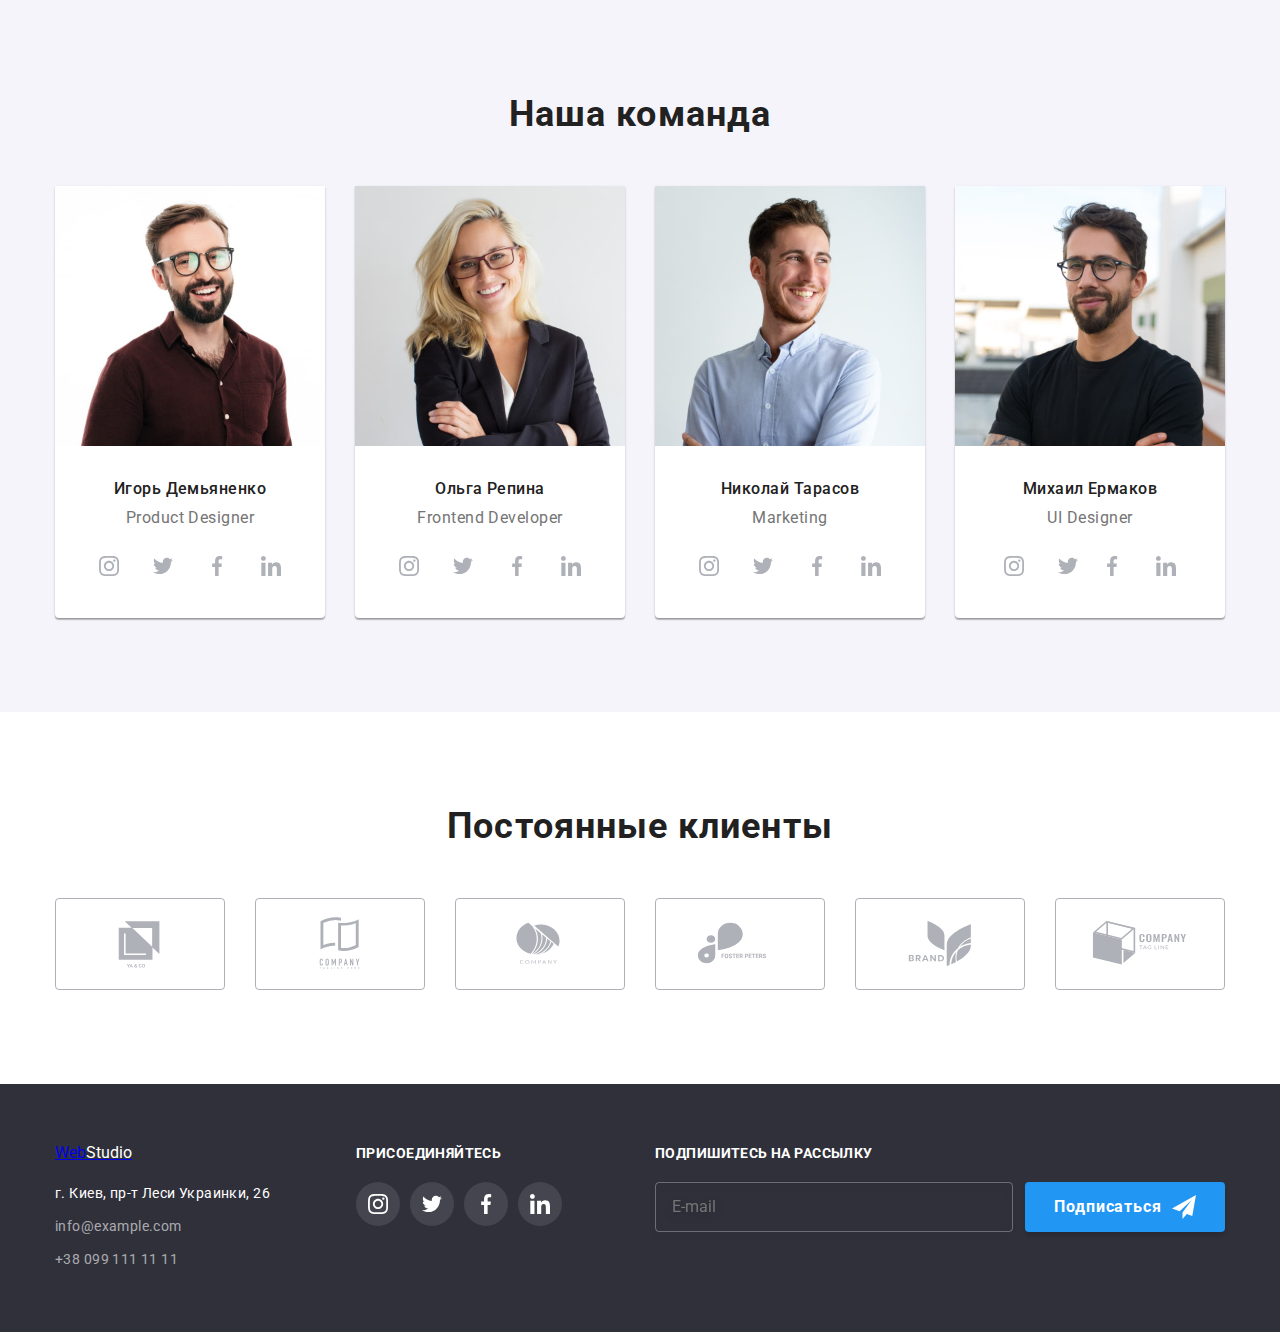
==== commit 8f71b5b9: "Добавлена команда" ====
--- a/index.html
+++ b/index.html
@@ -152,21 +152,21 @@
         </div>
        </section>
        <!-- Чем мы занимаемся -->
-       <section class="section doing">
+       <section class="section works">
            <div class="container">
-           <h2 class="works-headline"> Чем мы занимаемся</h2>
-           <ul class="works-list">
-               <li class="works-item">
-                <img class="img-doing" src="./images/doing1.jpg" alt="Разработка" width="370" height="294">
-                <p class="works-description"> Десктопные приложения</p>                           
-            </li>
-               <li class="works-item"> 
-                   <img class="img-doing" src="./images/doing2.jpg" alt="Мобильные приложения" width="370" height="294">
-                <p class="works-description"> Мобильные приложения</p>
-                </li>
-               <li class="works-item">
-                    <img class="img-doing" src="./images/doing3.jpg" alt="Дизайн" width="370" height="294">
-                    <p class="works-description"> Дизайнерские решения</p>
+           <h2 class="works__headline"> Чем мы занимаемся</h2>
+           <ul class="works__list">
+               <li class="works__item">
+                <img class="works__img" src="./images/doing1.jpg" alt="Разработка" width="370" height="294">
+                <p class="works__description"> Десктопные приложения</p>                           
+            </li>
+               <li class="works__item"> 
+                   <img class="works__img" src="./images/doing2.jpg" alt="Мобильные приложения" width="370" height="294">
+                <p class="works__description"> Мобильные приложения</p>
+                </li>
+               <li class="works__item">
+                    <img class="works__img" src="./images/doing3.jpg" alt="Дизайн" width="370" height="294">
+                    <p class="works__description"> Дизайнерские решения</p>
                                  
                 </li>
            </ul>
@@ -175,149 +175,149 @@
        <!-- Наша команда -->
              <section class="section team">
                 <div class="container">
-           <h2 class="team-headline">Наша команда</h2>
-           <ul class="team-list">
-               <li class="team-item">
-                   <img src="./images/designer.jpg" alt="Фото Дизайнера Игоря Демьяненко" width="270" height="260" class="team-item-link">
-                   <div class="team-item-container">
-                   <h3 class="team-item-title">Игорь Демьяненко</h3>
-                   <p class="team-item-text">Product Designer</p>
-                   <ul class="social-network">
-                       <li class="social-item">
-                           <a href="" class="social-link">
-                            <svg class="social-icon" height="20" width="20">
+           <h2 class="team__headline">Наша команда</h2>
+           <ul class="team__list">
+               <li class="team__item">
+                   <img src="./images/designer.jpg" alt="Фото Дизайнера Игоря Демьяненко" width="270" height="260" class="team__img">
+                   <div class="team__wrapper">
+                   <h3 class="team__title">Игорь Демьяненко</h3>
+                   <p class="team__text">Product Designer</p>
+                   <ul class="social">
+                       <li class="social__item">
+                           <a href="" class="social__link">
+                            <svg class="social__icon" height="20" width="20">
                                 <use href="./images/icons.svg#icon-instagram"></use>
                             </svg>
                            </a>
                        </li>
-                    <li class="social-item">
-                        <a href="" class="social-link">
+                    <li class="social__item">
+                        <a href="" class="social__link">
+                            <svg class="social__icon" height="20" width="20">
+                                <use href="./images/icons.svg#icon-twitter"></use>
+                            </svg>
+                        </a>
+                    </li>
+                <li class="social__item">
+                    <a href="" class="social__link">
+                        <svg class="social__icon" height="20" width="20">
+                            <use href="./images/icons.svg#icon-facebook"></use>
+                        </svg>
+                    </a>
+                </li>
+                <li class="social__item">
+                    <a href="" class="social__link">
+                        <svg class="social__icon" height="20" width="20">
+                            <use href="./images/icons.svg#icon-linkedin"></use>
+                        </svg>
+                    </a>
+                </li>
+                  </ul>
+                </div>
+               </li>
+               <li class="team__item"> 
+                   <img src="./images/front.jpg" alt="Фото Фронт Енд Девелопера Ольги Репиной" width="270" height="260" class="team__img">
+                    <div class="team__wrapper">   
+                   <h3 class="team__title">Ольга Репина</h3>
+                   <p class="team__text">Frontend Developer</p>
+                <ul class="social">
+                    <li class="social__item">
+                        <a href="" class="social__link">
+                            <svg class="social__icon" height="20" width="20">
+                                <use href="./images/icons.svg#icon-instagram"></use>
+                            </svg>
+                        </a>
+                    </li>
+                    <li class="social__item">
+                        <a href="" class="social__link">
+                            <svg class="social__icon" height="20" width="20">
+                                <use href="./images/icons.svg#icon-twitter"></use>
+                            </svg>
+                        </a>
+                    </li>
+                    <li class="social__item">
+                        <a href="" class="social__link">
+                            <svg class="social__icon" height="20" width="20">
+                                <use href="./images/icons.svg#icon-facebook"></use>
+                            </svg>
+                        </a>
+                    </li>
+                    <li class="social__item">
+                        <a href="" class="social__link">
+                            <svg class="social__icon" height="20" width="20">
+                                <use href="./images/icons.svg#icon-linkedin"></use>
+                            </svg>
+                        </a>
+                    </li>
+                </ul>
+                </div>
+               </li>
+               <li class="team__item">
+                   <img src="./images/marketing.jpg" alt="Фото Маркетолога Николая Тарасова" width="270" height="260" class="team__img">
+                    <div class="team__wrapper">   
+                   <h3 class="team__title">Николай Тарасов</h3>
+                   <p class="team__text">Marketing</p>
+                <ul class="social">
+                    <li class="social__item">
+                        <a href="" class="social__link">
+                            <svg class="social__icon" height="20" width="20">
+                                <use href="./images/icons.svg#icon-instagram"></use>
+                            </svg>
+                        </a>
+                    </li>
+                    <li class="social__item">
+                        <a href="" class="social__link">
                             <svg class="social-icon" height="20" width="20">
                                 <use href="./images/icons.svg#icon-twitter"></use>
                             </svg>
                         </a>
                     </li>
-                <li class="social-item">
-                    <a href="" class="social-link">
-                        <svg class="social-icon" height="20" width="20">
-                            <use href="./images/icons.svg#icon-facebook"></use>
-                        </svg>
-                    </a>
-                </li>
-                <li class="social-item">
-                    <a href="" class="social-link">
-                        <svg class="social-icon" height="20" width="20">
-                            <use href="./images/icons.svg#icon-linkedin"></use>
-                        </svg>
-                    </a>
-                </li>
-                  </ul>
-                </div>
-               </li>
-               <li class="team-item"> 
-                   <img src="./images/front.jpg" alt="Фото Фронт Енд Девелопера Ольги Репиной" width="270" height="260" class="team-item-link">
-                    <div class="team-item-container">   
-                   <h3 class="team-item-title">Ольга Репина</h3>
-                   <p class="team-item-text">Frontend Developer</p>
-                <ul class="social-network">
+                    <li class="social__item">
+                        <a href="" class="social__link">
+                            <svg class="social__icon" height="20" width="20">
+                                <use href="./images/icons.svg#icon-facebook"></use>
+                            </svg>
+                        </a>
+                    </li>
+                    <li class="social__item">
+                        <a href="" class="social__link">
+                            <svg class="social__icon" height="20" width="20">
+                                <use href="./images/icons.svg#icon-linkedin"></use>
+                            </svg>
+                        </a>
+                    </li>
+                </ul>
+                </div>
+               </li>
+               <li class="team__item">
+                   <img src="./images/ui.jpg" alt="Фото ЮАЙ Дизайнера Михаила Ермакова" width="270" height="260" class="team__img">
+                    <div class="team__wrapper">   
+                   <h3 class="team__title">Михаил Ермаков</h3>
+                   <p class="team__text">UI Designer</p>
+                <ul class="social">
+                    <li class="social__item">
+                        <a href="" class="social__link">
+                            <svg class="social__icon" height="20" width="20">
+                                <use href="./images/icons.svg#icon-instagram"></use>
+                            </svg>
+                        </a>
+                    </li>
                     <li class="social-item">
-                        <a href="" class="social-link">
-                            <svg class="social-icon" height="20" width="20">
-                                <use href="./images/icons.svg#icon-instagram"></use>
-                            </svg>
-                        </a>
-                    </li>
-                    <li class="social-item">
-                        <a href="" class="social-link">
-                            <svg class="social-icon" height="20" width="20">
+                        <a href="" class="social__link">
+                            <svg class="social__icon" height="20" width="20">
                                 <use href="./images/icons.svg#icon-twitter"></use>
                             </svg>
                         </a>
                     </li>
-                    <li class="social-item">
-                        <a href="" class="social-link">
-                            <svg class="social-icon" height="20" width="20">
+                    <li class="social__item">
+                        <a href="" class="social__link">
+                            <svg class="social__icon" height="20" width="20">
                                 <use href="./images/icons.svg#icon-facebook"></use>
                             </svg>
                         </a>
                     </li>
-                    <li class="social-item">
-                        <a href="" class="social-link">
-                            <svg class="social-icon" height="20" width="20">
-                                <use href="./images/icons.svg#icon-linkedin"></use>
-                            </svg>
-                        </a>
-                    </li>
-                </ul>
-                </div>
-               </li>
-               <li class="team-item">
-                   <img src="./images/marketing.jpg" alt="Фото Маркетолога Николая Тарасова" width="270" height="260" class="team-item-link">
-                    <div class="team-item-container">   
-                   <h3 class="team-item-title">Николай Тарасов</h3>
-                   <p class="team-item-text">Marketing</p>
-                <ul class="social-network">
-                    <li class="social-item">
-                        <a href="" class="social-link">
-                            <svg class="social-icon" height="20" width="20">
-                                <use href="./images/icons.svg#icon-instagram"></use>
-                            </svg>
-                        </a>
-                    </li>
-                    <li class="social-item">
-                        <a href="" class="social-link">
-                            <svg class="social-icon" height="20" width="20">
-                                <use href="./images/icons.svg#icon-twitter"></use>
-                            </svg>
-                        </a>
-                    </li>
-                    <li class="social-item">
-                        <a href="" class="social-link">
-                            <svg class="social-icon" height="20" width="20">
-                                <use href="./images/icons.svg#icon-facebook"></use>
-                            </svg>
-                        </a>
-                    </li>
-                    <li class="social-item">
-                        <a href="" class="social-link">
-                            <svg class="social-icon" height="20" width="20">
-                                <use href="./images/icons.svg#icon-linkedin"></use>
-                            </svg>
-                        </a>
-                    </li>
-                </ul>
-                </div>
-               </li>
-               <li class="team-item">
-                   <img src="./images/ui.jpg" alt="Фото ЮАЙ Дизайнера Михаила Ермакова" width="270" height="260" class="team-item-link">
-                    <div class="team-item-container">   
-                   <h3 class="team-item-title">Михаил Ермаков</h3>
-                   <p class="team-item-text">UI Designer</p>
-                <ul class="social-network">
-                    <li class="social-item">
-                        <a href="" class="social-link">
-                            <svg class="social-icon" height="20" width="20">
-                                <use href="./images/icons.svg#icon-instagram"></use>
-                            </svg>
-                        </a>
-                    </li>
-                    <li class="social-item">
-                        <a href="" class="social-link">
-                            <svg class="social-icon" height="20" width="20">
-                                <use href="./images/icons.svg#icon-twitter"></use>
-                            </svg>
-                        </a>
-                    </li>
-                    <li class="social-item">
-                        <a href="" class="social-link">
-                            <svg class="social-icon" height="20" width="20">
-                                <use href="./images/icons.svg#icon-facebook"></use>
-                            </svg>
-                        </a>
-                    </li>
-                    <li class="social-item">
-                        <a href="" class="social-link">
-                            <svg class="social-icon" height="20" width="20">
+                    <li class="social__item">
+                        <a href="" class="social__link">
+                            <svg class="social__icon" height="20" width="20">
                                 <use href="./images/icons.svg#icon-linkedin"></use>
                             </svg>
                         </a>
--- a/css/styles.css
+++ b/css/styles.css
@@ -263,7 +263,7 @@
   margin: -1px;
 }
 /* Чем мы занимаемся */
-.works-headline {
+.works__headline {
   font-weight: 700;
   font-size: 36px;
   line-height: 1.16;
@@ -272,32 +272,32 @@
   color: var(--secondary-text-color);
   margin-bottom: 50px;
 }
-.section.doing {
+.works {
   padding-top: 0px;
   margin-left: 0px;
   margin-right: 0px;
 }
-.works-list {
+.works__list {
   list-style: none;
   display: flex;
 }
-.works-item:not(:last-child) {
+.works__item:not(:last-child) {
   margin-right: 30px;
 }
-.img-doing {
+.works__img {
   display: block;
   max-width: 100%;
   height: auto;
 }
 
-.works-item {
+.works__item {
   position: relative;
   display: flex;
   align-items: center;
   justify-content: center;
 }
 
-.works-description {
+.works__description {
   display: flex;
   position: absolute;
   bottom: 0;
@@ -316,11 +316,11 @@
 }
 
 /* Команда */
-.section.team {
+.team {
   background-color: var(--backround-color);
 }
 
-.team-headline {
+.team__headline {
   font-weight: 700;
   font-size: 36px;
   line-height: 1.16;
@@ -329,12 +329,12 @@
   color: var(--secondary-text-color);
   margin-bottom: 50px;
 }
-.team-list {
+.team__list {
   list-style: none;
   display: flex;
 }
 
-.team-item-title {
+.team__title {
   font-weight: 500;
   font-size: 16px;
   line-height: 1.18;
@@ -342,7 +342,7 @@
   color: var(--secondary-text-color);
   text-align: center;
 }
-.team-item-text {
+.team__text {
   font-size: 16px;
   line-height: 1.18;
   letter-spacing: 0.03em;
@@ -350,12 +350,12 @@
   margin-top: 10px;
   margin-bottom: 16px;
 }
-.team-item-container {
+.team__wrapper {
   padding-top: 30px;
   padding-bottom: 30px;
 }
 
-.team-item {
+.team__item {
   background-color: var(--primary-bg-color);
   box-shadow: 0px 1px 3px rgba(0, 0, 0, 0.12), 0px 1px 1px rgba(0, 0, 0, 0.14),
     0px 2px 1px rgba(0, 0, 0, 0.2);
@@ -363,7 +363,7 @@
   width: 270px;
 }
 
-.social-network .social-link {
+.social__link {
   display: flex;
   color: var(--social-color);
   width: 44px;
@@ -374,34 +374,30 @@
   transition: color 250ms var(--time-function), background-color 250ms var(--time-function);
 }
 
-.social-network {
-  display: flex;
-  justify-content: center;
-}
-
-.social-item:not(:last-child) {
+.social {
+  display: flex;
+  justify-content: center;
+}
+
+.social__item:not(:last-child) {
   margin-right: 10px;
 }
 
-.social-network .social-link:not(:last-child) {
-  margin-right: 10px;
-}
-
-.social-network .social-icon {
+.social-icon {
   fill: currentColor;
 }
 
-.social-network .social-link:hover,
-.social-network .social-link:focus {
+.social__link:hover,
+.social__link:focus {
   color: var(--primary-bg-color);
   background-color: var(--accent-color);
 }
 
-.team-item:not(:last-child) {
+.team__item:not(:last-child) {
   margin-right: 30px;
 }
 
-.social-icon {
+.social__icon {
   fill: currentColor;
 }
 
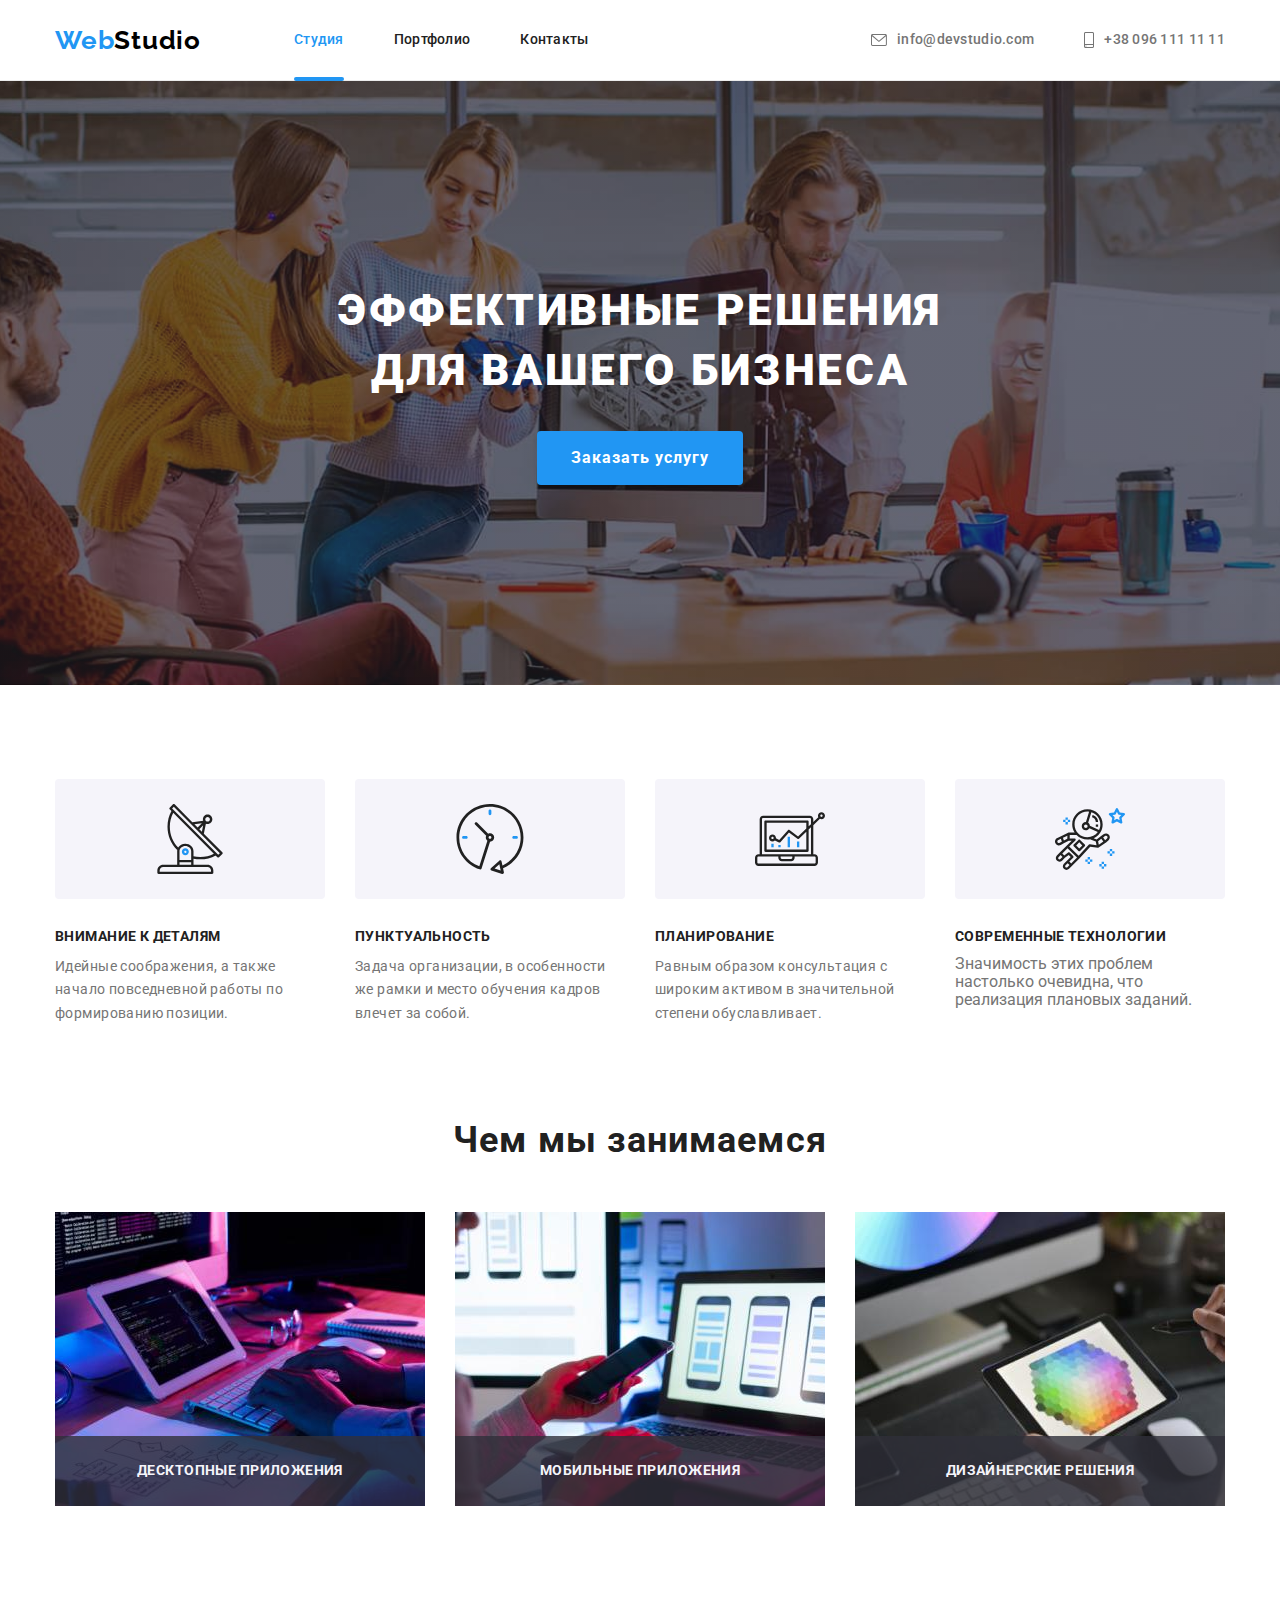
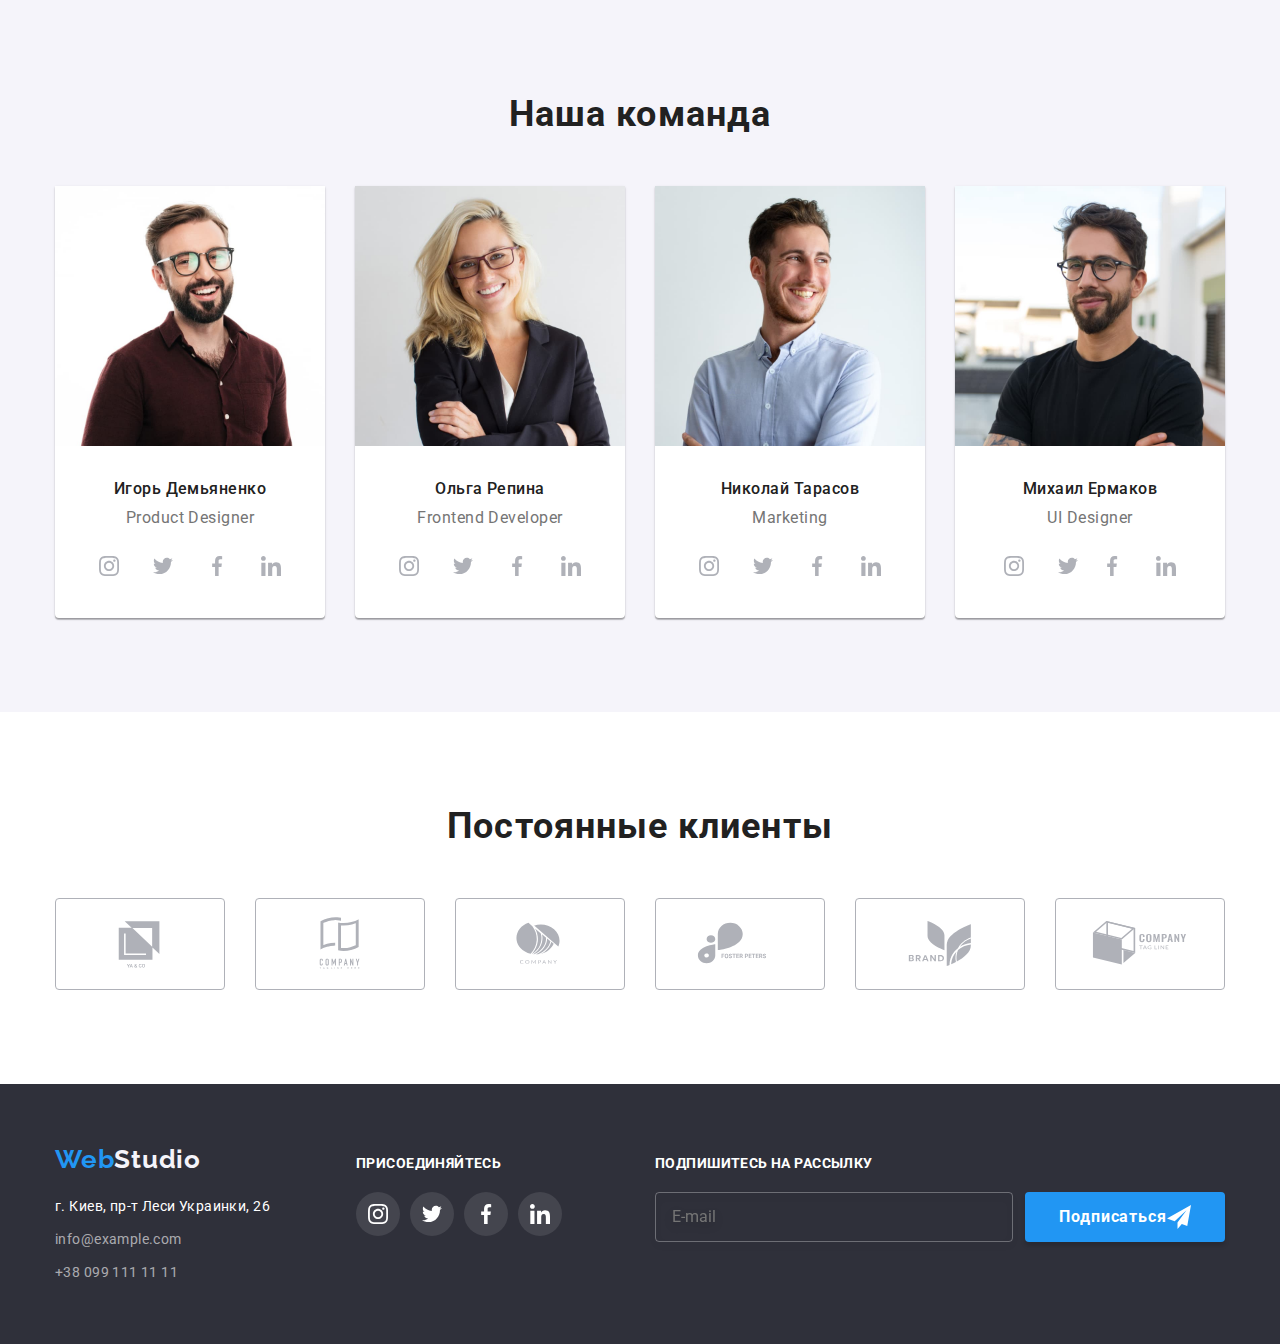
==== commit c83a18a2: "Доделан индекс и хедер с футером у портфолио" ====
--- a/index.html
+++ b/index.html
@@ -16,7 +16,7 @@
     <header class="header">
             <div class="container header__container">
             <nav class="navigation">
-            <a href="./index.html" class="navigation__logo">Web<span class="navigation__logo--black">Studio</span></a>
+            <a href="./index.html" class="logo">Web<span class="logo logo--black">Studio</span></a>
             <ul class="navigation__list ">
                 <li class="navigation__item ">
                     <a href="./index.html" class="navigation__link  navigation__link--current" aria-label="Текущая страница">Студия</a>
@@ -331,46 +331,46 @@
        <!-- Клиенты -->
        <section class="section clients">
            <div class="container">
-            <h2 class="clients-headline">Постоянные клиенты</h2>
-            <ul class="clients-list">
-                <li class="clients-item">
-                    <a class="clients-link" href="">
-                        <svg class="clients-logo" height="60" width="106">
+            <h2 class="clients__headline">Постоянные клиенты</h2>
+            <ul class="clients__list">
+                <li class="clients__item">
+                    <a class="clients__link" href="">
+                        <svg class="clients__logo" height="60" width="106">
                             <use href="images/icons.svg#icon-logo1"></use>
                         </svg>
                     </a>
                 </li>
-                <li class="clients-item">
-                    <a class="clients-link" href="">
-                        <svg class="clients-logo" height="60" width="106">
+                <li class="clients__item">
+                    <a class="clients__link" href="">
+                        <svg class="clients__logo" height="60" width="106">
                             <use href="images/icons.svg#icon-logo2"></use>
                         </svg>
                     </a>
                 </li>
-                <li class="clients-item">
-                    <a class="clients-link" href="">
-                        <svg class="clients-logo" height="60" width="106">
+                <li class="clients__item">
+                    <a class="clients__link" href="">
+                        <svg class="clients__logo" height="60" width="106">
                             <use href="images/icons.svg#icon-logo3"></use>
                         </svg>
                     </a>
                 </li>
-                <li class="clients-item">
-                    <a class="clients-link" href="">
-                        <svg class="clients-logo" height="60" width="106">
+                <li class="clients__item">
+                    <a class="clients__link" href="">
+                        <svg class="clients__logo" height="60" width="106">
                             <use href="images/icons.svg#icon-logo4"></use>
                         </svg>
                     </a>
                 </li>
-                <li class="clients-item">
-                    <a class="clients-link" href="">
-                        <svg class="clients-logo" height="60" width="106">
+                <li class="clients__item">
+                    <a class="clients__link" href="">
+                        <svg class="clients__logo" height="60" width="106">
                             <use href="images/icons.svg#icon-logo5"></use>
                         </svg>
                     </a>
                 </li>
-                <li class="clients-item">
-                    <a class="clients-link" href="">
-                        <svg class="clients-logo" height="60" width="106">
+                <li class="clients__item">
+                    <a class="clients__link" href="">
+                        <svg class="clients__logo" height="60" width="106">
                             <use href="images/icons.svg#icon-logo6"></use>
                         </svg>
                     </a>
@@ -381,66 +381,66 @@
  
    </main>
    <footer class="footer">
-       <div class="container footer-container">
-           <div class="footer-content" >
-       <a href="./index.html" class="logo">Web<span class="logo-studio-footer">Studio</span></a>
-       <address class="adress-footer ">
-           <ul class="adress-list">
-               <li class="adress-item">
-                <span class="adress-street">г. Киев, пр-т Леси Украинки, 26</span> 
-               </li>
-               <li class="adress-item">
-                   <a href="mailto:info@example.com" class="mail link">info@example.com</a>
-               </li>
-               <li class="adress-item">
-                   <a href="tel:+380991111111" class="tel link">+38 099 111 11 11</a>
+       <div class="container footer__container">
+           <div class="footer__content" >
+       <a href="./index.html" class="logo">Web<span class=" logo logo--white">Studio</span></a>
+       <address class="adress ">
+           <ul class="adress__list">
+               <li class="adress__item">
+                <span class="adress__street">г. Киев, пр-т Леси Украинки, 26</span> 
+               </li>
+               <li class="adress__item">
+                   <a href="mailto:info@example.com" class="adress__mail">info@example.com</a>
+               </li>
+               <li class="adress__item">
+                   <a href="tel:+380991111111" class="adress__tel">+38 099 111 11 11</a>
                </li>
            </ul>
        </address>
     
 </div>
-    <div class="footer-icon">
-        <h3 class="footer-title">ПРИСОЕДИНЯЙТЕСЬ</h3>
-        <ul class="footer-socials">
-            <li class="footer-socials-item">
-                <a class="footer-socials-link" href="">
+    <div class="subscribe">
+        <h3 class="subscribe__title">ПРИСОЕДИНЯЙТЕСЬ</h3>
+        <ul class="social">
+            <li class="social__item">
+                <a class="social__link social__link--white" href="">
                     <svg class="social-icon" height="20" width="20">
                         <use href="./images/icons.svg#icon-instagram"></use>
                     </svg>
                 </a>
             </li>
-            <li class="footer-socials-item">
-                <a class="footer-socials-link" href="">
-                    <svg class="social-icon" height="20" width="20">
+            <li class="social__item">
+                <a class="social__link social__link--white" href="">
+                    <svg class="social__icon" height="20" width="20">
                         <use href="./images/icons.svg#icon-twitter"></use>
                     </svg>
                 </a>
             </li>
-            <li class="footer-socials-item">
-                <a class="footer-socials-link" href="">
-                    <svg class="social-icon" height="20" width="20">
+            <li class="social__item">
+                <a class="social__link social__link--white" href="">
+                    <svg class="social__icon" height="20" width="20">
                         <use href="./images/icons.svg#icon-facebook"></use>
                     </svg>
                 </a>
             </li>
-            <li class="footer-socials-item">
-                <a class="footer-socials-link" href="">
-                    <svg class="social-icon" height="20" width="20">
+            <li class="social__item">
+                <a class="social__link social__link--white" href="">
+                    <svg class="social__icon" height="20" width="20">
                         <use href="./images/icons.svg#icon-linkedin"></use>
                     </svg>
                 </a>
             </li>
         </ul>
     </div>
-    <div class="footer-signup">
-        <h3 class="signup-title">Подпишитесь на рассылку</h3>
-        <form class="signup" name="signup">
+    <div class="signup">
+        <h3 class="signup__title">Подпишитесь на рассылку</h3>
+        <form class="signup__form" name="signup">
             <label>
-            <input class="signup-input" type="email" name="signup-mail" id="signup-mail" placeholder="E-mail">
+            <input class="signup__input" type="email" name="signup-mail" id="signup-mail" placeholder="E-mail">
             </label>
-            <button class="button-signup" type="submit">
+            <button class="signup__button" type="submit">
                 Подписаться
-                <svg class="submit-img" width="24" height="24">
+                <svg class="signup__img" width="24" height="24">
                     <use href="./images/icons.svg#icon-send"></use>
                 </svg>
             </button>
--- a/css/styles.css
+++ b/css/styles.css
@@ -57,7 +57,7 @@
 }
 
 /* Лого Хедер и первая часть для Футера */
-.navigation__logo {
+.logo {
   font-family: Raleway, sans-serif;
   color: var(--accent-color);
   text-decoration: none;
@@ -68,7 +68,7 @@
   display: inline-block;
 }
 
-.navigation__logo--black {
+.logo--black {
   color: #000;
 }
 
@@ -402,7 +402,7 @@
 }
 
 /* Клиенты */
-.clients-headline {
+.clients__headline {
   font-weight: 700;
   font-size: 36px;
   line-height: 1.16;
@@ -412,13 +412,13 @@
   margin-bottom: 50px;
 }
 
-.clients-list {
-  display: flex;
-  align-items: center;
-  justify-content: center;
-}
-
-.clients-link {
+.clients__list {
+  display: flex;
+  align-items: center;
+  justify-content: center;
+}
+
+.clients__link {
   color: var(--social-color);
   display: flex;
   height: 92px;
@@ -431,18 +431,18 @@
   transition: fill 250ms var(--time-function), border-color 250ms var(--time-function);
 }
 
-.clients-link:hover,
-.clients-link:focus {
+.clients__link:hover,
+.clients__link:focus {
   fill: var(--accent-color);
   border-color: var(--accent-color);
 }
 
-.clients-item {
+.clients__item {
   width: 170px;
   height: 92px;
 }
 
-.clients-item:not(:last-child) {
+.clients__item:not(:last-child) {
   margin-right: 30px;
 }
 /* Футер */
@@ -451,64 +451,57 @@
   background-color: var(--secondary-bg-color);
   padding: 60px 0px;
 }
-.footer-container {
+.footer__container {
   display: flex;
   align-items: baseline;
 }
-.footer-content {
+.footer__content {
   flex-grow: 1;
   margin-right: 70px;
 }
 
 /* Лого футер */
-.logo > .logo-studio-footer {
-  color: var(--primary-bg-color);
-}
+.logo--white {
+  color: var(--backround-color);
+}
+
+/*  */
 /* Адресс Футер */
-.adress-footer {
+.adress {
   font-style: normal;
   margin-top: 20px;
 }
 
-.adress-street {
+.adress__street {
   font-size: 14px;
   line-height: 1.71;
   letter-spacing: 0.03em;
   color: var(--primary-bg-color);
 }
-.adress-list {
+.adress__list {
   list-style: none;
 }
-.mail,
-.tel {
+.adress__mail,
+.adress__tel {
   font-size: 14px;
   line-height: 1.71;
   letter-spacing: 0.03em;
   color: rgba(255, 255, 255, 0.6);
   transition: color 250ms var(--time-function);
-}
-.mail:hover,
-.mail:focus,
-.tel:hover,
-.tel:focus {
+  text-decoration: none;
+}
+.adress__mail:hover,
+.adress__mail:focus,
+.adress__tel:hover,
+.adress__tel:focus {
   color: var(--accent-color);
 }
-/* .adress-street {
-  
-  color: var(--primary-bg-color);
-} */
-
-.adress-item:not(:last-child) {
+
+.adress__item:not(:last-child) {
   margin-bottom: 9px;
 }
-.footer-socials {
-  display: flex;
-}
-.footer-socials-item:not(:last-child) {
-  margin-right: 10px;
-}
-
-.footer-title {
+
+.subscribe__title {
   color: var(--primary-bg-color);
   font-weight: 700;
   font-size: 14px;
@@ -518,7 +511,7 @@
   margin-bottom: 20px;
 }
 
-.footer-socials-link {
+.social__link--white {
   display: flex;
   color: var(--primary-bg-color);
   background-color: rgba(255, 255, 255, 0.1);
@@ -531,14 +524,14 @@
   transition: background-color 250ms var(--time-function);
 }
 
-.footer-socials-link:hover,
-.footer-socials-link:focus {
+.social__link--white:hover,
+.social__link--white:focus {
   background-color: var(--accent-color);
 }
-.footer-signup {
+.signup {
   margin-left: 93px;
 }
-.signup-title {
+.signup__title {
   font-weight: 700;
   font-size: 14px;
   line-height: 1.14;
@@ -548,11 +541,11 @@
   margin-bottom: 20px;
 }
 
-.signup {
+.signup__form {
   display: inline-flex;
 }
 
-.signup-input {
+.signup__input {
   display: flex;
   width: 358px;
   padding: 15px 16px;
@@ -565,7 +558,7 @@
   outline: none;
 }
 
-.button-signup {
+.signup__button {
   display: flex;
   justify-content: center;
   align-items: center;
@@ -585,13 +578,13 @@
   cursor: pointer;
   transition: background-color 250ms var(--time-function), color 250ms var(--time-function);
 }
-.button-signup:hover,
-.button-signup:focus {
+.signup__button:hover,
+.ignup__button:focus {
   background-color: var(--backround-color);
   color: var(--accent-color);
 }
 
-.submit-img {
+.submit__img {
   margin-left: 10px;
 }
 
